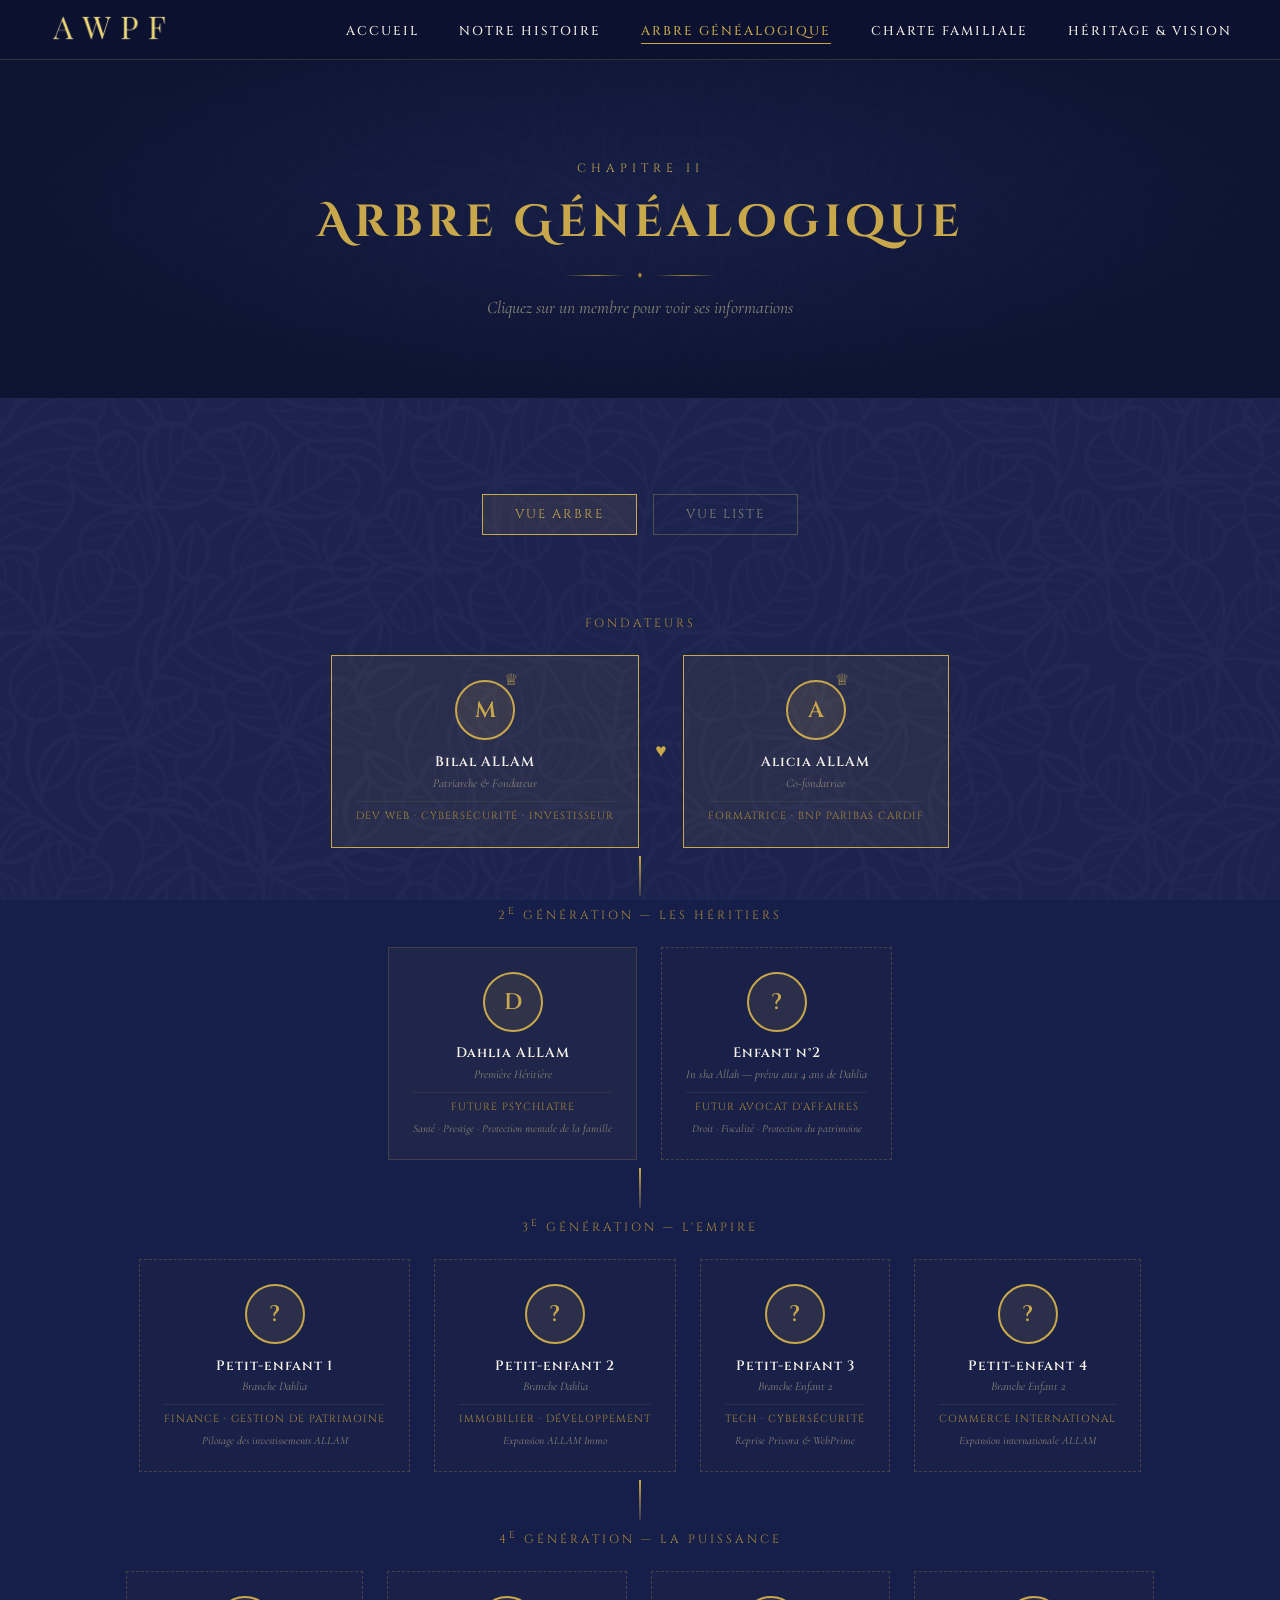
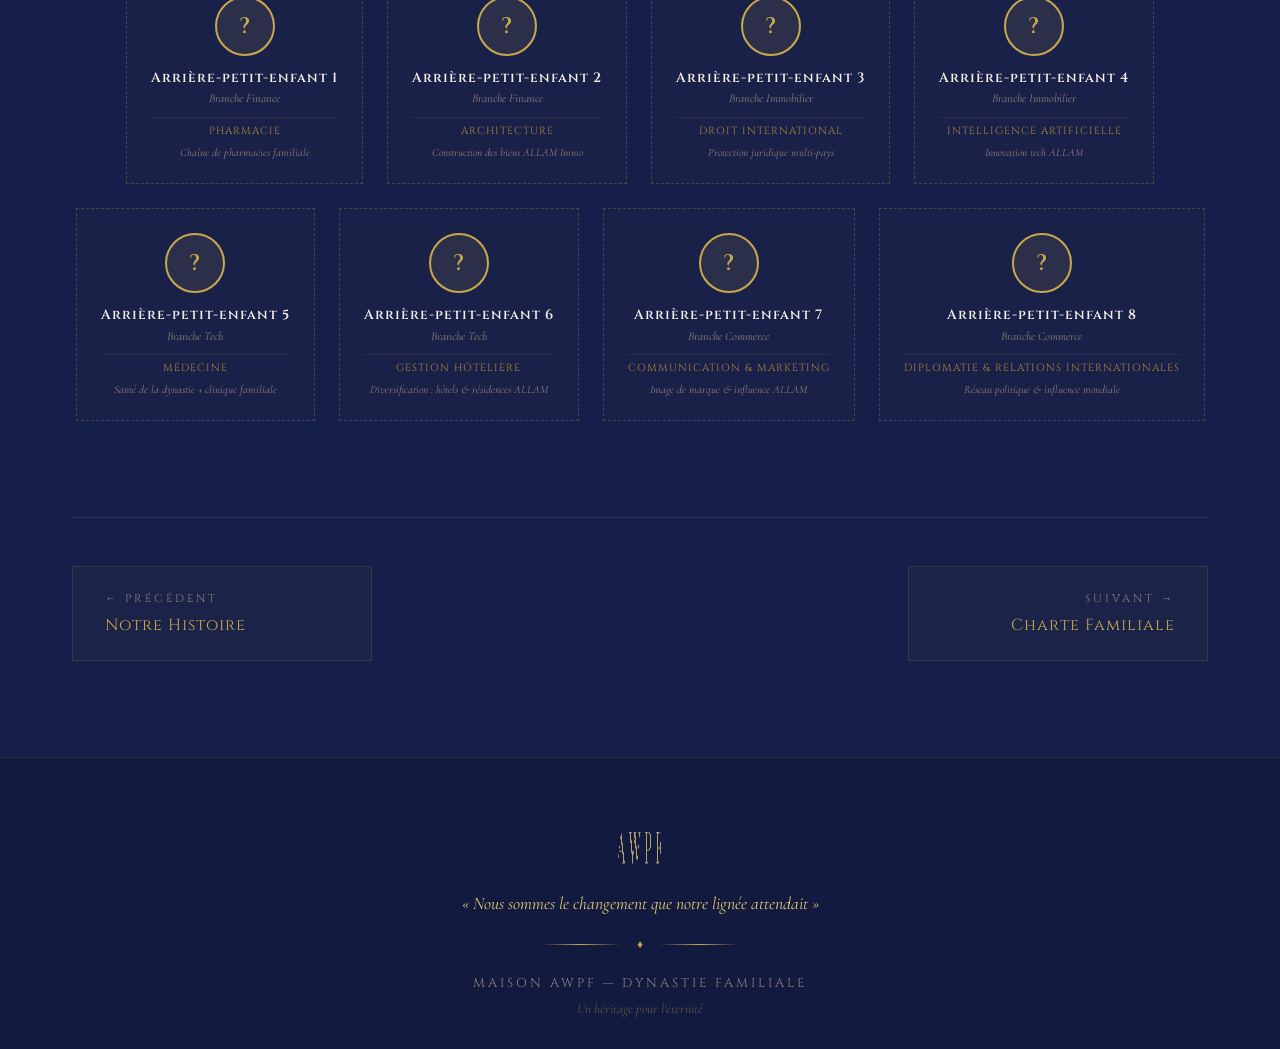
==== arbre.html @ 6610fe88 "add site files" ====
<!DOCTYPE html>
<html lang="fr">
<head>
    <meta charset="UTF-8">
    <meta name="robots" content="nofollow">
    <meta name="viewport" content="width=device-width, initial-scale=1.0">
    <title>Arbre Généalogique — Maison ALLAM</title>
    <link rel="icon" type="image/png" href="logo.png">
    <link href="https://fonts.googleapis.com/css2?family=Cormorant+Garamond:ital,wght@0,300;0,400;0,500;0,600;0,700;1,400;1,500&family=Cinzel:wght@400;500;600;700&family=Cinzel+Decorative:wght@400;700&display=swap" rel="stylesheet">
    <link rel="stylesheet" href="style.css">
</head>
<body>

    <!-- Navigation -->
    <nav class="nav scrolled" id="nav">
        <div class="nav-logo">
            <a href="index.html"><img src="logo.png" alt="AWPF"></a>
        </div>
        <button class="nav-toggle" id="navToggle" aria-label="Menu">
            <span></span><span></span><span></span>
        </button>
        <ul class="nav-links" id="navLinks">
            <li><a href="index.html">Accueil</a></li>
            <li><a href="histoire.html">Notre Histoire</a></li>
            <li><a href="arbre.html" class="active">Arbre Généalogique</a></li>
            <li><a href="charte.html">Charte Familiale</a></li>
            <li><a href="heritage.html">Héritage & Vision</a></li>
        </ul>
    </nav>

    <!-- Page Header -->
    <section class="page-hero">
        <div class="page-hero-overlay"></div>
        <div class="page-hero-content">
            <span class="section-label">Chapitre II</span>
            <h1 class="section-title">Arbre Généalogique</h1>
            <div class="title-ornament">
                <span class="ornament-line"></span>
                <span class="ornament-symbol">&#9830;</span>
                <span class="ornament-line"></span>
            </div>
            <p class="section-subtitle">Cliquez sur un membre pour voir ses informations</p>
        </div>
    </section>

    <!-- Contenu Arbre -->
    <section class="section section-arbre">
        <div class="container">
            <div class="tree-controls">
                <button class="tree-btn active" data-view="tree">Vue Arbre</button>
                <button class="tree-btn" data-view="list">Vue Liste</button>
            </div>
            <div class="tree-container" id="treeContainer">
                <div class="tree" id="familyTree">
                    <!-- Génération 1 — Fondateurs -->
                    <div class="tree-generation" data-gen="1">
                        <div class="gen-label">Fondateurs</div>
                        <div class="tree-row">
                            <div class="tree-couple">
                                <div class="tree-member founder" data-id="1">
                                    <div class="member-avatar">
                                        <span class="avatar-initials">M</span>
                                        <span class="member-crown">&#9813;</span>
                                    </div>
                                    <div class="member-info">
                                        <span class="member-name">Bilal ALLAM</span>
                                        <span class="member-role">Patriarche & Fondateur</span>
                                        <span class="member-metier">Dev Web · Cybersécurité · Investisseur</span>
                                    </div>
                                </div>
                                <div class="couple-link">&#9829;</div>
                                <div class="tree-member founder" data-id="2">
                                    <div class="member-avatar">
                                        <span class="avatar-initials">A</span>
                                        <span class="member-crown">&#9813;</span>
                                    </div>
                                    <div class="member-info">
                                        <span class="member-name">Alicia ALLAM</span>
                                        <span class="member-role">Co-fondatrice</span>
                                        <span class="member-metier">Formatrice · BNP Paribas Cardif</span>
                                    </div>
                                </div>
                            </div>
                        </div>
                    </div>
                    <!-- Ligne de connexion -->
                    <div class="tree-connector">
                        <div class="connector-line"></div>
                    </div>
                    <!-- Génération 2 — Les Héritiers -->
                    <div class="tree-generation" data-gen="2">
                        <div class="gen-label">2<sup>e</sup> Génération — Les Héritiers</div>
                        <div class="tree-row">
                            <div class="tree-member" data-id="3">
                                <div class="member-avatar">
                                    <span class="avatar-initials">D</span>
                                </div>
                                <div class="member-info">
                                    <span class="member-name">Dahlia ALLAM</span>
                                    <span class="member-role">Première Héritière</span>
                                    <span class="member-metier">Future Psychiatre</span>
                                    <span class="member-mission">Santé · Prestige · Protection mentale de la famille</span>
                                </div>
                            </div>
                            <div class="tree-member future-member" data-id="4">
                                <div class="member-avatar">
                                    <span class="avatar-initials">?</span>
                                </div>
                                <div class="member-info">
                                    <span class="member-name">Enfant n°2</span>
                                    <span class="member-role">In sha Allah — prévu aux 4 ans de Dahlia</span>
                                    <span class="member-metier">Futur Avocat d'Affaires</span>
                                    <span class="member-mission">Droit · Fiscalité · Protection du patrimoine</span>
                                </div>
                            </div>
                        </div>
                    </div>
                    <!-- Ligne de connexion -->
                    <div class="tree-connector">
                        <div class="connector-line"></div>
                    </div>
                    <!-- Génération 3 — L'Empire -->
                    <div class="tree-generation" data-gen="3">
                        <div class="gen-label">3<sup>e</sup> Génération — L'Empire</div>
                        <div class="tree-row">
                            <div class="tree-member future-member" data-id="5">
                                <div class="member-avatar">
                                    <span class="avatar-initials">?</span>
                                </div>
                                <div class="member-info">
                                    <span class="member-name">Petit-enfant 1</span>
                                    <span class="member-role">Branche Dahlia</span>
                                    <span class="member-metier">Finance · Gestion de patrimoine</span>
                                    <span class="member-mission">Pilotage des investissements ALLAM</span>
                                </div>
                            </div>
                            <div class="tree-member future-member" data-id="6">
                                <div class="member-avatar">
                                    <span class="avatar-initials">?</span>
                                </div>
                                <div class="member-info">
                                    <span class="member-name">Petit-enfant 2</span>
                                    <span class="member-role">Branche Dahlia</span>
                                    <span class="member-metier">Immobilier · Développement</span>
                                    <span class="member-mission">Expansion ALLAM Immo</span>
                                </div>
                            </div>
                            <div class="tree-member future-member" data-id="7">
                                <div class="member-avatar">
                                    <span class="avatar-initials">?</span>
                                </div>
                                <div class="member-info">
                                    <span class="member-name">Petit-enfant 3</span>
                                    <span class="member-role">Branche Enfant 2</span>
                                    <span class="member-metier">Tech · Cybersécurité</span>
                                    <span class="member-mission">Reprise Privora & WebPrime</span>
                                </div>
                            </div>
                            <div class="tree-member future-member" data-id="8">
                                <div class="member-avatar">
                                    <span class="avatar-initials">?</span>
                                </div>
                                <div class="member-info">
                                    <span class="member-name">Petit-enfant 4</span>
                                    <span class="member-role">Branche Enfant 2</span>
                                    <span class="member-metier">Commerce international</span>
                                    <span class="member-mission">Expansion internationale ALLAM</span>
                                </div>
                            </div>
                        </div>
                    </div>
                    <!-- Ligne de connexion -->
                    <div class="tree-connector">
                        <div class="connector-line"></div>
                    </div>
                    <!-- Génération 4 — La Puissance -->
                    <div class="tree-generation" data-gen="4">
                        <div class="gen-label">4<sup>e</sup> Génération — La Puissance</div>
                        <div class="tree-row">
                            <div class="tree-member future-member" data-id="9">
                                <div class="member-avatar">
                                    <span class="avatar-initials">?</span>
                                </div>
                                <div class="member-info">
                                    <span class="member-name">Arrière-petit-enfant 1</span>
                                    <span class="member-role">Branche Finance</span>
                                    <span class="member-metier">Pharmacie</span>
                                    <span class="member-mission">Chaîne de pharmacies familiale</span>
                                </div>
                            </div>
                            <div class="tree-member future-member" data-id="10">
                                <div class="member-avatar">
                                    <span class="avatar-initials">?</span>
                                </div>
                                <div class="member-info">
                                    <span class="member-name">Arrière-petit-enfant 2</span>
                                    <span class="member-role">Branche Finance</span>
                                    <span class="member-metier">Architecture</span>
                                    <span class="member-mission">Construction des biens ALLAM Immo</span>
                                </div>
                            </div>
                            <div class="tree-member future-member" data-id="11">
                                <div class="member-avatar">
                                    <span class="avatar-initials">?</span>
                                </div>
                                <div class="member-info">
                                    <span class="member-name">Arrière-petit-enfant 3</span>
                                    <span class="member-role">Branche Immobilier</span>
                                    <span class="member-metier">Droit international</span>
                                    <span class="member-mission">Protection juridique multi-pays</span>
                                </div>
                            </div>
                            <div class="tree-member future-member" data-id="12">
                                <div class="member-avatar">
                                    <span class="avatar-initials">?</span>
                                </div>
                                <div class="member-info">
                                    <span class="member-name">Arrière-petit-enfant 4</span>
                                    <span class="member-role">Branche Immobilier</span>
                                    <span class="member-metier">Intelligence Artificielle</span>
                                    <span class="member-mission">Innovation tech ALLAM</span>
                                </div>
                            </div>
                            <div class="tree-member future-member" data-id="13">
                                <div class="member-avatar">
                                    <span class="avatar-initials">?</span>
                                </div>
                                <div class="member-info">
                                    <span class="member-name">Arrière-petit-enfant 5</span>
                                    <span class="member-role">Branche Tech</span>
                                    <span class="member-metier">Médecine</span>
                                    <span class="member-mission">Santé de la dynastie + clinique familiale</span>
                                </div>
                            </div>
                            <div class="tree-member future-member" data-id="14">
                                <div class="member-avatar">
                                    <span class="avatar-initials">?</span>
                                </div>
                                <div class="member-info">
                                    <span class="member-name">Arrière-petit-enfant 6</span>
                                    <span class="member-role">Branche Tech</span>
                                    <span class="member-metier">Gestion hôtelière</span>
                                    <span class="member-mission">Diversification : hôtels & résidences ALLAM</span>
                                </div>
                            </div>
                            <div class="tree-member future-member" data-id="15">
                                <div class="member-avatar">
                                    <span class="avatar-initials">?</span>
                                </div>
                                <div class="member-info">
                                    <span class="member-name">Arrière-petit-enfant 7</span>
                                    <span class="member-role">Branche Commerce</span>
                                    <span class="member-metier">Communication & Marketing</span>
                                    <span class="member-mission">Image de marque & influence ALLAM</span>
                                </div>
                            </div>
                            <div class="tree-member future-member" data-id="16">
                                <div class="member-avatar">
                                    <span class="avatar-initials">?</span>
                                </div>
                                <div class="member-info">
                                    <span class="member-name">Arrière-petit-enfant 8</span>
                                    <span class="member-role">Branche Commerce</span>
                                    <span class="member-metier">Diplomatie & Relations internationales</span>
                                    <span class="member-mission">Réseau politique & influence mondiale</span>
                                </div>
                            </div>
                        </div>
                    </div>
                </div>
            </div>

            <!-- Member Detail Modal -->
            <div class="member-modal" id="memberModal">
                <div class="modal-content">
                    <button class="modal-close" id="modalClose">&times;</button>
                    <div class="modal-avatar">
                        <span class="modal-initials" id="modalInitials">P</span>
                    </div>
                    <h3 class="modal-name" id="modalName">Nom du Membre</h3>
                    <span class="modal-role" id="modalRole">Rôle</span>
                    <div class="modal-details">
                        <p class="modal-quote">&laquo; Chaque membre est un pilier de notre dynastie &raquo;</p>
                    </div>
                </div>
            </div>

            <!-- Navigation vers page suivante -->
            <div class="page-nav">
                <a href="histoire.html" class="page-nav-link prev">
                    <span class="page-nav-label">&larr; Précédent</span>
                    <span class="page-nav-title">Notre Histoire</span>
                </a>
                <a href="charte.html" class="page-nav-link next">
                    <span class="page-nav-label">Suivant &rarr;</span>
                    <span class="page-nav-title">Charte Familiale</span>
                </a>
            </div>
        </div>
    </section>

    <!-- Footer -->
    <footer class="footer">
        <div class="container">
            <div class="footer-emblem">
                <img src="logo.png" alt="AWPF">
            </div>
            <p class="footer-motto">&laquo; Nous sommes le changement que notre lignée attendait &raquo;</p>
            <div class="footer-divider">
                <span class="divider-line"></span>
                <span class="divider-diamond">&#9830;</span>
                <span class="divider-line"></span>
            </div>
            <p class="footer-copy">Maison AWPF &mdash; Dynastie Familiale</p>
            <p class="footer-legacy">Un héritage pour l'éternité</p>
        </div>
    </footer>

    <script src="script.js"></script>
</body>
</html>
---- style.css ----
/* ===================================
   AWPF DYNASTY — STYLE PRINCIPAL
   Couleurs : Bleu Marine & Or
   =================================== */

:root {
    --navy: #1a2351;
    --navy-dark: #111a3e;
    --navy-deeper: #0c1230;
    --gold: #c9a84c;
    --gold-light: #e2c872;
    --gold-dark: #a8873a;
    --cream: #f5f0e8;
    --white: #ffffff;
    --text-light: #d4d0c8;
    --text-muted: #8a8577;
}

* {
    margin: 0;
    padding: 0;
    box-sizing: border-box;
}

html {
    scroll-behavior: smooth;
}

body {
    font-family: 'Cormorant Garamond', Georgia, serif;
    background-color: var(--navy);
    background-image: url('fond.png');
    background-repeat: repeat;
    background-size: cover;
    background-attachment: fixed;
    color: var(--cream);
    overflow-x: hidden;
}

.container {
    max-width: 1200px;
    margin: 0 auto;
    padding: 0 2rem;
}

/* ===================================
   NAVIGATION
   =================================== */

.nav {
    position: fixed;
    top: 0;
    left: 0;
    right: 0;
    z-index: 1000;
    display: flex;
    align-items: center;
    justify-content: space-between;
    padding: 1rem 3rem;
    background: rgba(17, 26, 62, 0.9);
    backdrop-filter: blur(15px);
    border-bottom: 1px solid rgba(201, 168, 76, 0.2);
    transition: all 0.4s ease;
}

.nav.scrolled {
    padding: 0.6rem 3rem;
    background: rgba(12, 18, 48, 0.97);
}

.nav-logo img {
    height: 45px;
    transition: height 0.4s ease;
}

.nav.scrolled .nav-logo img {
    height: 35px;
}

.nav-toggle {
    display: none;
    flex-direction: column;
    gap: 5px;
    background: none;
    border: none;
    cursor: pointer;
    padding: 5px;
}

.nav-toggle span {
    display: block;
    width: 25px;
    height: 2px;
    background: var(--gold);
    transition: all 0.3s ease;
}

.nav-links {
    display: flex;
    list-style: none;
    gap: 2.5rem;
}

.nav-links a {
    text-decoration: none;
    color: var(--cream);
    font-family: 'Cinzel', serif;
    font-size: 0.8rem;
    font-weight: 500;
    letter-spacing: 2px;
    text-transform: uppercase;
    position: relative;
    padding-bottom: 4px;
    transition: color 0.3s ease;
}

.nav-links a::after {
    content: '';
    position: absolute;
    bottom: 0;
    left: 0;
    width: 0;
    height: 1px;
    background: var(--gold);
    transition: width 0.3s ease;
}

.nav-links a:hover {
    color: var(--gold);
}

.nav-links a:hover::after {
    width: 100%;
}

/* ===================================
   HERO SECTION
   =================================== */

.hero {
    position: relative;
    min-height: 100vh;
    display: flex;
    align-items: center;
    justify-content: center;
    text-align: center;
    background-image: url('fond.png');
    background-size: cover;
    background-position: center;
    background-attachment: fixed;
}

.hero-overlay {
    position: absolute;
    inset: 0;
    background: radial-gradient(ellipse at center, rgba(17, 26, 62, 0.6) 0%, rgba(12, 18, 48, 0.9) 70%);
}

.hero-content {
    position: relative;
    z-index: 2;
    padding: 2rem;
    animation: fadeInUp 1.5s ease;
}

.hero-emblem {
    margin-bottom: 2rem;
}

.emblem-border {
    display: inline-block;
    padding: 8px;
    border: 2px solid var(--gold);
    border-radius: 50%;
    position: relative;
}

.emblem-border::before {
    content: '';
    position: absolute;
    inset: -8px;
    border: 1px solid rgba(201, 168, 76, 0.3);
    border-radius: 50%;
}

.emblem-border img {
    width: 120px;
    height: 120px;
    border-radius: 50%;
    object-fit: cover;
}

.hero-title {
    margin-bottom: 1.5rem;
}

.hero-title-line {
    display: block;
    font-family: 'Cormorant Garamond', serif;
    font-size: 1.2rem;
    font-weight: 300;
    letter-spacing: 8px;
    text-transform: uppercase;
    color: var(--gold-light);
    margin-bottom: 0.5rem;
}

.hero-title-main {
    display: block;
    font-family: 'Cinzel Decorative', serif;
    font-size: 4.5rem;
    font-weight: 700;
    color: var(--gold);
    letter-spacing: 20px;
    text-shadow: 0 0 40px rgba(201, 168, 76, 0.3);
}

.hero-divider, .footer-divider {
    display: flex;
    align-items: center;
    justify-content: center;
    gap: 1rem;
    margin: 1.5rem 0;
}

.divider-line {
    width: 80px;
    height: 1px;
    background: linear-gradient(90deg, transparent, var(--gold), transparent);
}

.divider-diamond {
    color: var(--gold);
    font-size: 0.7rem;
}

.hero-subtitle {
    font-family: 'Cinzel', serif;
    font-size: 1rem;
    letter-spacing: 4px;
    text-transform: uppercase;
    color: var(--text-light);
    margin-bottom: 1rem;
}

.hero-motto {
    font-family: 'Cormorant Garamond', serif;
    font-size: 1.4rem;
    font-style: italic;
    color: var(--gold-light);
    margin-bottom: 2.5rem;
}

.hero-btn {
    display: inline-block;
    padding: 1rem 3rem;
    border: 1px solid var(--gold);
    color: var(--gold);
    text-decoration: none;
    font-family: 'Cinzel', serif;
    font-size: 0.85rem;
    letter-spacing: 3px;
    text-transform: uppercase;
    transition: all 0.4s ease;
    position: relative;
    overflow: hidden;
}

.hero-btn::before {
    content: '';
    position: absolute;
    inset: 0;
    background: var(--gold);
    transform: translateY(100%);
    transition: transform 0.4s ease;
    z-index: -1;
}

.hero-btn:hover {
    color: var(--navy-dark);
}

.hero-btn:hover::before {
    transform: translateY(0);
}

.hero-scroll {
    position: absolute;
    bottom: 2rem;
    left: 50%;
    transform: translateX(-50%);
    z-index: 2;
}

.scroll-indicator {
    width: 24px;
    height: 40px;
    border: 2px solid rgba(201, 168, 76, 0.5);
    border-radius: 12px;
    position: relative;
}

.scroll-indicator::before {
    content: '';
    position: absolute;
    top: 6px;
    left: 50%;
    transform: translateX(-50%);
    width: 4px;
    height: 8px;
    background: var(--gold);
    border-radius: 2px;
    animation: scrollDown 2s infinite;
}

@keyframes scrollDown {
    0% { opacity: 1; transform: translateX(-50%) translateY(0); }
    100% { opacity: 0; transform: translateX(-50%) translateY(16px); }
}

@keyframes fadeInUp {
    from { opacity: 0; transform: translateY(40px); }
    to { opacity: 1; transform: translateY(0); }
}

/* ===================================
   SECTIONS COMMUNES
   =================================== */

.section {
    padding: 6rem 0;
    position: relative;
}

.section::before {
    content: '';
    position: absolute;
    inset: 0;
    background: rgba(17, 26, 62, 0.4);
    pointer-events: none;
}

.section > .container {
    position: relative;
    z-index: 1;
}

.section-header {
    text-align: center;
    margin-bottom: 4rem;
}

.section-label {
    font-family: 'Cinzel', serif;
    font-size: 0.75rem;
    letter-spacing: 5px;
    text-transform: uppercase;
    color: var(--gold);
    display: block;
    margin-bottom: 1rem;
}

.section-title {
    font-family: 'Cinzel Decorative', serif;
    font-size: 2.8rem;
    color: var(--gold);
    letter-spacing: 5px;
    margin-bottom: 1rem;
}

.section-subtitle {
    font-size: 1.1rem;
    color: var(--text-muted);
    font-style: italic;
    margin-top: 1rem;
}

.title-ornament {
    display: flex;
    align-items: center;
    justify-content: center;
    gap: 0.8rem;
}

.ornament-line {
    width: 60px;
    height: 1px;
    background: linear-gradient(90deg, transparent, var(--gold-dark), transparent);
}

.ornament-symbol {
    color: var(--gold-dark);
    font-size: 0.6rem;
}

/* ===================================
   SECTION HISTOIRE
   =================================== */

.histoire-content {
    display: grid;
    grid-template-columns: 1fr 1fr;
    gap: 4rem;
    align-items: center;
}

.histoire-text {
    font-size: 1.15rem;
    line-height: 1.9;
    color: var(--text-light);
}

.histoire-text p {
    margin-bottom: 1.5rem;
}

.histoire-intro {
    font-size: 1.3rem;
    color: var(--cream);
}

.histoire-stats {
    display: flex;
    flex-direction: column;
    gap: 1.5rem;
}

.stat-card {
    background: rgba(201, 168, 76, 0.05);
    border: 1px solid rgba(201, 168, 76, 0.15);
    padding: 1.5rem 2rem;
    display: flex;
    align-items: center;
    gap: 1.5rem;
    transition: all 0.3s ease;
}

.stat-card:hover {
    background: rgba(201, 168, 76, 0.1);
    border-color: rgba(201, 168, 76, 0.3);
    transform: translateX(5px);
}

.stat-icon {
    font-size: 2rem;
    color: var(--gold);
}

.stat-number {
    font-family: 'Cinzel Decorative', serif;
    font-size: 2rem;
    color: var(--gold);
    min-width: 50px;
}

.stat-label {
    font-family: 'Cinzel', serif;
    font-size: 0.85rem;
    letter-spacing: 2px;
    text-transform: uppercase;
    color: var(--text-muted);
}

/* ===================================
   ARBRE GENEALOGIQUE
   =================================== */

.tree-controls {
    display: flex;
    justify-content: center;
    gap: 1rem;
    margin-bottom: 3rem;
}

.tree-btn {
    padding: 0.7rem 2rem;
    background: transparent;
    border: 1px solid rgba(201, 168, 76, 0.3);
    color: var(--text-muted);
    font-family: 'Cinzel', serif;
    font-size: 0.8rem;
    letter-spacing: 2px;
    text-transform: uppercase;
    cursor: pointer;
    transition: all 0.3s ease;
}

.tree-btn.active,
.tree-btn:hover {
    background: rgba(201, 168, 76, 0.1);
    border-color: var(--gold);
    color: var(--gold);
}

.tree-container {
    overflow-x: visible;
    padding: 2rem 0;
    width: 100%;
}

.tree {
    display: flex;
    flex-direction: column;
    align-items: center;
    min-width: 0;
}

.tree-generation {
    width: 100%;
    text-align: center;
}

.gen-label {
    font-family: 'Cinzel', serif;
    font-size: 0.75rem;
    letter-spacing: 3px;
    text-transform: uppercase;
    color: var(--gold-dark);
    margin-bottom: 1.5rem;
}

.tree-row {
    display: flex;
    justify-content: center;
    gap: 1.5rem;
    flex-wrap: wrap;
}

.tree-couple {
    display: flex;
    align-items: center;
    gap: 1rem;
}

.couple-link {
    color: var(--gold);
    font-size: 1.2rem;
    animation: pulse 2s infinite;
}

@keyframes pulse {
    0%, 100% { opacity: 1; }
    50% { opacity: 0.5; }
}

.tree-member {
    background: rgba(201, 168, 76, 0.05);
    border: 1px solid rgba(201, 168, 76, 0.2);
    padding: 1.5rem;
    min-width: 140px;
    cursor: pointer;
    transition: all 0.4s ease;
    position: relative;
}

.tree-member:hover {
    background: rgba(201, 168, 76, 0.12);
    border-color: var(--gold);
    transform: translateY(-5px);
    box-shadow: 0 10px 30px rgba(201, 168, 76, 0.1);
}

.tree-member.founder {
    border-color: var(--gold);
    background: rgba(201, 168, 76, 0.08);
}

.member-avatar {
    width: 60px;
    height: 60px;
    border-radius: 50%;
    border: 2px solid var(--gold);
    display: flex;
    align-items: center;
    justify-content: center;
    margin: 0 auto 0.8rem;
    position: relative;
    background: rgba(201, 168, 76, 0.1);
}

.avatar-initials {
    font-family: 'Cinzel', serif;
    font-size: 1.4rem;
    color: var(--gold);
    font-weight: 600;
}

.member-crown {
    position: absolute;
    top: -12px;
    right: -5px;
    font-size: 1rem;
    color: var(--gold);
}

.member-info {
    display: flex;
    flex-direction: column;
    gap: 0.3rem;
}

.member-name {
    font-family: 'Cinzel', serif;
    font-size: 0.85rem;
    color: var(--cream);
    font-weight: 600;
    letter-spacing: 1px;
}

.member-role {
    font-size: 0.75rem;
    color: var(--text-muted);
    font-style: italic;
}

.member-metier {
    display: block;
    font-family: 'Cinzel', serif;
    font-size: 0.65rem;
    letter-spacing: 1px;
    text-transform: uppercase;
    color: var(--gold-dark);
    margin-top: 0.4rem;
    padding-top: 0.4rem;
    border-top: 1px solid rgba(201, 168, 76, 0.1);
}

.member-mission {
    display: block;
    font-size: 0.7rem;
    color: var(--text-muted);
    font-style: italic;
    margin-top: 0.2rem;
}

.tree-member.future-member {
    border-style: dashed;
    border-color: rgba(201, 168, 76, 0.25);
    background: rgba(201, 168, 76, 0.02);
}

.tree-member.future-member:hover {
    border-color: var(--gold);
    background: rgba(201, 168, 76, 0.08);
}

.tree-member.add-member {
    border-style: dashed;
    opacity: 0.5;
}

.tree-member.add-member:hover {
    opacity: 1;
}

.tree-connector {
    display: flex;
    justify-content: center;
    padding: 0.5rem 0;
}

.connector-line {
    width: 2px;
    height: 40px;
    background: linear-gradient(to bottom, var(--gold), rgba(201, 168, 76, 0.2));
}

/* Member Modal */
.member-modal {
    display: none;
    position: fixed;
    inset: 0;
    background: rgba(12, 18, 48, 0.9);
    z-index: 2000;
    align-items: center;
    justify-content: center;
    backdrop-filter: blur(10px);
}

.member-modal.active {
    display: flex;
}

.modal-content {
    background: var(--navy-dark);
    border: 1px solid rgba(201, 168, 76, 0.3);
    padding: 3rem;
    max-width: 450px;
    width: 90%;
    text-align: center;
    position: relative;
    animation: modalIn 0.4s ease;
}

@keyframes modalIn {
    from { opacity: 0; transform: scale(0.9); }
    to { opacity: 1; transform: scale(1); }
}

.modal-close {
    position: absolute;
    top: 1rem;
    right: 1.5rem;
    background: none;
    border: none;
    color: var(--gold);
    font-size: 1.8rem;
    cursor: pointer;
    transition: transform 0.3s ease;
}

.modal-close:hover {
    transform: rotate(90deg);
}

.modal-avatar {
    width: 80px;
    height: 80px;
    border-radius: 50%;
    border: 2px solid var(--gold);
    display: flex;
    align-items: center;
    justify-content: center;
    margin: 0 auto 1.5rem;
    background: rgba(201, 168, 76, 0.1);
}

.modal-initials {
    font-family: 'Cinzel', serif;
    font-size: 2rem;
    color: var(--gold);
}

.modal-name {
    font-family: 'Cinzel Decorative', serif;
    font-size: 1.5rem;
    color: var(--gold);
    margin-bottom: 0.5rem;
}

.modal-role {
    font-family: 'Cinzel', serif;
    font-size: 0.8rem;
    letter-spacing: 3px;
    text-transform: uppercase;
    color: var(--text-muted);
}

.modal-details {
    margin-top: 2rem;
    padding-top: 2rem;
    border-top: 1px solid rgba(201, 168, 76, 0.15);
}

.modal-quote {
    font-style: italic;
    color: var(--text-light);
    font-size: 1.1rem;
    line-height: 1.6;
}

/* ===================================
   CHARTE FAMILIALE
   =================================== */

.charte-preamble {
    max-width: 800px;
    margin: 0 auto 4rem;
}

.preamble-border {
    border: 1px solid rgba(201, 168, 76, 0.3);
    padding: 2.5rem;
    position: relative;
    background: rgba(201, 168, 76, 0.03);
}

.preamble-border::before,
.preamble-border::after {
    content: '';
    position: absolute;
    width: 20px;
    height: 20px;
    border-color: var(--gold);
}

.preamble-border::before {
    top: -1px;
    left: -1px;
    border-top: 2px solid;
    border-left: 2px solid;
}

.preamble-border::after {
    bottom: -1px;
    right: -1px;
    border-bottom: 2px solid;
    border-right: 2px solid;
}

.preamble-text {
    font-size: 1.2rem;
    line-height: 1.9;
    text-align: center;
    color: var(--text-light);
    font-style: italic;
}

.charte-grid {
    display: grid;
    grid-template-columns: repeat(2, 1fr);
    gap: 2rem;
    margin-bottom: 4rem;
}

.charte-article {
    background: rgba(201, 168, 76, 0.03);
    border: 1px solid rgba(201, 168, 76, 0.12);
    padding: 2.5rem;
    transition: all 0.4s ease;
    position: relative;
    overflow: hidden;
}

.charte-article::before {
    content: '';
    position: absolute;
    top: 0;
    left: 0;
    width: 3px;
    height: 0;
    background: var(--gold);
    transition: height 0.4s ease;
}

.charte-article:hover {
    border-color: rgba(201, 168, 76, 0.3);
    background: rgba(201, 168, 76, 0.06);
}

.charte-article:hover::before {
    height: 100%;
}

.article-number {
    font-family: 'Cinzel Decorative', serif;
    font-size: 2.5rem;
    color: rgba(201, 168, 76, 0.2);
    margin-bottom: 0.5rem;
    line-height: 1;
}

.article-title {
    font-family: 'Cinzel', serif;
    font-size: 1.2rem;
    color: var(--gold);
    letter-spacing: 2px;
    margin-bottom: 0.8rem;
}

.article-divider {
    width: 40px;
    height: 1px;
    background: var(--gold-dark);
    margin-bottom: 1.2rem;
}

.article-text {
    font-size: 1rem;
    line-height: 1.7;
    color: var(--text-light);
    margin-bottom: 1.2rem;
}

.article-rules {
    list-style: none;
    padding: 0;
}

.article-rules li {
    padding: 0.4rem 0 0.4rem 1.5rem;
    position: relative;
    font-size: 0.95rem;
    color: var(--text-muted);
    line-height: 1.5;
}

.article-rules li::before {
    content: '\25C6';
    position: absolute;
    left: 0;
    color: var(--gold-dark);
    font-size: 0.5rem;
    top: 0.7rem;
}

/* --- Charte Titres --- */

.charte-titre {
    margin-bottom: 4rem;
    padding-bottom: 3rem;
    border-bottom: 1px solid rgba(201, 168, 76, 0.1);
}

.titre-header {
    display: flex;
    align-items: center;
    gap: 1.5rem;
    margin-bottom: 2.5rem;
    padding-bottom: 1.5rem;
    border-bottom: 2px solid rgba(201, 168, 76, 0.2);
}

.titre-number {
    font-family: 'Cinzel Decorative', serif;
    font-size: 3rem;
    color: rgba(201, 168, 76, 0.25);
    line-height: 1;
    min-width: 60px;
}

.titre-name {
    font-family: 'Cinzel', serif;
    font-size: 1.6rem;
    color: var(--gold);
    letter-spacing: 2px;
}

/* --- Charte Sommaire --- */

.charte-sommaire {
    background: rgba(201, 168, 76, 0.03);
    border: 1px solid rgba(201, 168, 76, 0.15);
    padding: 2.5rem;
    max-width: 800px;
    margin: 0 auto;
}

.sommaire-title {
    font-family: 'Cinzel', serif;
    font-size: 1.2rem;
    color: var(--gold);
    letter-spacing: 3px;
    text-transform: uppercase;
    text-align: center;
    margin-bottom: 2rem;
}

.sommaire-grid {
    display: flex;
    flex-direction: column;
    gap: 0.5rem;
}

.sommaire-item {
    display: flex;
    align-items: center;
    gap: 1.2rem;
    padding: 0.8rem 1rem;
    text-decoration: none;
    transition: all 0.3s ease;
    border-left: 2px solid transparent;
}

.sommaire-item:hover {
    background: rgba(201, 168, 76, 0.06);
    border-left-color: var(--gold);
    padding-left: 1.5rem;
}

.sommaire-num {
    font-family: 'Cinzel', serif;
    font-size: 1rem;
    color: var(--gold-dark);
    min-width: 30px;
}

.sommaire-text {
    font-family: 'Cormorant Garamond', serif;
    font-size: 1.05rem;
    color: var(--text-light);
}

.sommaire-item:hover .sommaire-text {
    color: var(--gold-light);
}

/* --- Valeurs Grid --- */

.valeurs-grid {
    display: grid;
    grid-template-columns: repeat(3, 1fr);
    gap: 1.5rem;
    margin-top: 1.5rem;
}

.valeur-item {
    background: rgba(201, 168, 76, 0.03);
    border: 1px solid rgba(201, 168, 76, 0.1);
    padding: 1.5rem;
    text-align: center;
    transition: all 0.3s ease;
}

.valeur-item:hover {
    border-color: rgba(201, 168, 76, 0.3);
    background: rgba(201, 168, 76, 0.06);
}

.valeur-icon {
    font-size: 1.8rem;
    color: var(--gold);
    display: block;
    margin-bottom: 0.8rem;
}

.valeur-item h4 {
    font-family: 'Cinzel', serif;
    font-size: 0.95rem;
    color: var(--gold-light);
    letter-spacing: 1px;
    margin-bottom: 0.5rem;
}

.valeur-item p {
    font-size: 0.9rem;
    line-height: 1.5;
    color: var(--text-muted);
}

/* --- Conflit Étapes --- */

.conflit-etapes {
    margin-top: 1.5rem;
}

.conflit-etape {
    display: flex;
    gap: 1.5rem;
    padding: 1.5rem 0;
    border-bottom: 1px solid rgba(201, 168, 76, 0.08);
}

.conflit-etape:last-child {
    border-bottom: none;
}

.etape-number {
    width: 40px;
    height: 40px;
    min-width: 40px;
    border-radius: 50%;
    border: 2px solid var(--gold);
    display: flex;
    align-items: center;
    justify-content: center;
    font-family: 'Cinzel', serif;
    font-size: 1rem;
    color: var(--gold);
    background: rgba(201, 168, 76, 0.05);
}

.etape-content h4 {
    font-family: 'Cinzel', serif;
    font-size: 1rem;
    color: var(--gold-light);
    letter-spacing: 1px;
    margin-bottom: 0.4rem;
}

.etape-content p {
    font-size: 0.95rem;
    line-height: 1.6;
    color: var(--text-light);
}

/* --- Signatures Block --- */

.charte-signature-block {
    text-align: center;
    padding: 2rem 0;
}

.signature-intro {
    max-width: 700px;
    margin: 0 auto 2.5rem;
}

.signature-intro p {
    font-size: 1.1rem;
    line-height: 1.8;
    color: var(--text-light);
    font-style: italic;
}

.signature-seal-large {
    margin-bottom: 2rem;
}

.signature-seal-large img {
    width: 90px;
    height: 90px;
    border-radius: 50%;
    border: 2px solid var(--gold);
    padding: 5px;
    opacity: 0.8;
}

.signature-date {
    font-family: 'Cinzel', serif;
    font-size: 1rem;
    color: var(--text-light);
    letter-spacing: 1px;
    margin-bottom: 0.5rem;
}

.signature-version {
    font-size: 0.85rem;
    color: var(--text-muted);
    font-style: italic;
    margin-bottom: 3rem;
}

.signatures-list {
    max-width: 600px;
    margin: 0 auto;
    text-align: left;
}

.signature-line {
    padding: 1.5rem 0;
    border-bottom: 1px solid rgba(201, 168, 76, 0.1);
}

.signature-space {
    height: 50px;
}

.signature-name {
    display: block;
    font-size: 0.95rem;
    color: var(--text-light);
    margin-bottom: 0.3rem;
}

.signature-label {
    font-family: 'Cinzel', serif;
    font-size: 0.75rem;
    letter-spacing: 2px;
    text-transform: uppercase;
    color: var(--text-muted);
}

.charte-final-motto {
    margin-top: 3rem;
    text-align: center;
}

.charte-final-motto p {
    font-size: 1.4rem;
    font-style: italic;
    color: var(--gold-light);
    margin: 1.5rem 0;
}

/* --- Legacy Charte Signature (other pages) --- */

.charte-signature {
    text-align: center;
    padding-top: 2rem;
    border-top: 1px solid rgba(201, 168, 76, 0.15);
}

.signature-seal {
    margin-bottom: 1.5rem;
}

.signature-seal img {
    width: 70px;
    height: 70px;
    border-radius: 50%;
    opacity: 0.7;
    filter: sepia(0.3);
}

.signature-text {
    font-family: 'Cinzel', serif;
    font-size: 0.85rem;
    letter-spacing: 2px;
    text-transform: uppercase;
    color: var(--text-muted);
    margin-bottom: 0.8rem;
}

.signature-motto {
    font-size: 1.3rem;
    font-style: italic;
    color: var(--gold-light);
}

/* ===================================
   HERITAGE & VISION
   =================================== */

.vision-timeline {
    position: relative;
    max-width: 700px;
    margin: 0 auto 5rem;
    padding-left: 3rem;
}

.vision-timeline::before {
    content: '';
    position: absolute;
    left: 0;
    top: 0;
    bottom: 0;
    width: 2px;
    background: linear-gradient(to bottom, var(--gold), rgba(201, 168, 76, 0.1));
}

.timeline-item {
    position: relative;
    padding: 0 0 3rem 2rem;
}

.timeline-item:last-child {
    padding-bottom: 0;
}

.timeline-marker {
    position: absolute;
    left: -3rem;
    top: 0;
    width: 60px;
    display: flex;
    align-items: center;
    justify-content: center;
}

.timeline-marker::before {
    content: '';
    position: absolute;
    width: 12px;
    height: 12px;
    border-radius: 50%;
    border: 2px solid var(--gold);
    background: var(--navy-dark);
    left: 0;
    transform: translateX(-5px);
}

.marker-year {
    font-family: 'Cinzel', serif;
    font-size: 0.7rem;
    letter-spacing: 2px;
    text-transform: uppercase;
    color: var(--gold);
    margin-left: 2rem;
    white-space: nowrap;
}

.timeline-content {
    background: rgba(201, 168, 76, 0.03);
    border: 1px solid rgba(201, 168, 76, 0.12);
    padding: 1.5rem 2rem;
    margin-left: 3rem;
    transition: all 0.3s ease;
}

.timeline-content:hover {
    border-color: rgba(201, 168, 76, 0.3);
    background: rgba(201, 168, 76, 0.06);
}

.timeline-content h3 {
    font-family: 'Cinzel', serif;
    font-size: 1.1rem;
    color: var(--gold);
    letter-spacing: 1px;
    margin-bottom: 0.5rem;
}

.timeline-content p {
    font-size: 1rem;
    line-height: 1.6;
    color: var(--text-light);
}

.pillars-title {
    font-family: 'Cinzel', serif;
    font-size: 1.3rem;
    color: var(--gold);
    text-align: center;
    letter-spacing: 2px;
    margin-bottom: 2.5rem;
}

.pillars-grid {
    display: grid;
    grid-template-columns: repeat(4, 1fr);
    gap: 1.5rem;
}

.pillar {
    text-align: center;
    padding: 2rem 1.5rem;
    border: 1px solid rgba(201, 168, 76, 0.12);
    background: rgba(201, 168, 76, 0.03);
    transition: all 0.4s ease;
}

.pillar:hover {
    border-color: var(--gold);
    background: rgba(201, 168, 76, 0.08);
    transform: translateY(-5px);
}

.pillar-icon {
    font-size: 2.5rem;
    color: var(--gold);
    margin-bottom: 1rem;
}

.pillar h4 {
    font-family: 'Cinzel', serif;
    font-size: 1rem;
    color: var(--gold-light);
    letter-spacing: 2px;
    text-transform: uppercase;
    margin-bottom: 0.8rem;
}

.pillar p {
    font-size: 0.95rem;
    line-height: 1.6;
    color: var(--text-muted);
}

/* ===================================
   FOOTER
   =================================== */

.footer {
    padding: 4rem 0 2rem;
    text-align: center;
    border-top: 1px solid rgba(201, 168, 76, 0.15);
    background: rgba(12, 18, 48, 0.5);
}

.footer-emblem img {
    width: 50px;
    height: 50px;
    border-radius: 50%;
    margin-bottom: 1rem;
    opacity: 0.7;
}

.footer-motto {
    font-size: 1.1rem;
    font-style: italic;
    color: var(--gold-light);
    margin-bottom: 0.5rem;
}

.footer-copy {
    font-family: 'Cinzel', serif;
    font-size: 0.8rem;
    letter-spacing: 3px;
    text-transform: uppercase;
    color: var(--text-muted);
    margin-top: 1rem;
}

.footer-legacy {
    font-size: 0.85rem;
    color: rgba(201, 168, 76, 0.4);
    font-style: italic;
    margin-top: 0.5rem;
}

/* ===================================
   EMPIRE STRUCTURE (page héritage)
   =================================== */

.empire-structure {
    margin-bottom: 4rem;
}

.empire-holding {
    display: flex;
    flex-direction: column;
    align-items: center;
    gap: 2rem;
}

.holding-box {
    background: rgba(201, 168, 76, 0.03);
    border: 1px solid rgba(201, 168, 76, 0.2);
    padding: 1.5rem 2rem;
    text-align: center;
    transition: all 0.3s ease;
}

.holding-box:hover {
    border-color: var(--gold);
    background: rgba(201, 168, 76, 0.08);
}

.holding-box.main {
    border: 2px solid var(--gold);
    background: rgba(201, 168, 76, 0.08);
    padding: 2rem 3rem;
    min-width: 350px;
}

.holding-box.asso {
    border-style: dashed;
}

.holding-label {
    display: block;
    font-family: 'Cinzel', serif;
    font-size: 1.1rem;
    color: var(--gold);
    letter-spacing: 2px;
    font-weight: 600;
}

.holding-type {
    display: block;
    font-family: 'Cinzel', serif;
    font-size: 0.7rem;
    letter-spacing: 2px;
    text-transform: uppercase;
    color: var(--text-muted);
    margin-top: 0.3rem;
}

.holding-detail {
    display: block;
    font-size: 0.85rem;
    color: var(--text-light);
    font-style: italic;
    margin-top: 0.5rem;
}

.holding-branches {
    display: flex;
    flex-wrap: wrap;
    justify-content: center;
    gap: 1rem;
    width: 100%;
}

.holding-branches .holding-box {
    flex: 1;
    min-width: 180px;
    max-width: 220px;
}

/* Revenue flux — Machine à patrimoine */

.empire-flux {
    margin: 4rem 0;
}

.flux-machine {
    display: flex;
    flex-direction: column;
    align-items: center;
    max-width: 600px;
    margin: 0 auto;
    gap: 0;
}

.flux-step-vertical {
    display: flex;
    align-items: center;
    gap: 1.5rem;
    background: rgba(201, 168, 76, 0.03);
    border: 1px solid rgba(201, 168, 76, 0.15);
    padding: 1.5rem 2rem;
    width: 100%;
    transition: all 0.3s ease;
}

.flux-step-vertical:hover {
    border-color: var(--gold);
    background: rgba(201, 168, 76, 0.06);
}

.flux-step-vertical.highlight {
    border-color: var(--gold);
    background: rgba(201, 168, 76, 0.08);
    border-width: 2px;
}

.flux-step-vertical.success {
    border-color: var(--gold-light);
    background: rgba(201, 168, 76, 0.1);
}

.flux-number {
    width: 40px;
    height: 40px;
    min-width: 40px;
    border-radius: 50%;
    border: 2px solid var(--gold);
    display: flex;
    align-items: center;
    justify-content: center;
    font-family: 'Cinzel', serif;
    font-size: 0.9rem;
    color: var(--gold);
    background: rgba(201, 168, 76, 0.05);
}

.flux-content h4 {
    font-family: 'Cinzel', serif;
    font-size: 1rem;
    color: var(--gold);
    letter-spacing: 1px;
    margin-bottom: 0.3rem;
}

.flux-content p {
    font-size: 0.9rem;
    line-height: 1.5;
    color: var(--text-light);
}

.flux-arrow-down {
    color: var(--gold);
    font-size: 1.5rem;
    text-align: center;
    padding: 0.3rem 0;
}

.flux-label-arrow {
    font-family: 'Cinzel', serif;
    font-size: 0.65rem;
    letter-spacing: 2px;
    text-transform: uppercase;
    color: var(--gold-dark);
    text-align: center;
    padding: 0.2rem 0 0.5rem;
}

.flux-cycle {
    margin-top: 2rem;
    text-align: center;
    padding: 2rem;
    border: 2px dashed rgba(201, 168, 76, 0.3);
    background: rgba(201, 168, 76, 0.03);
    width: 100%;
}

.cycle-icon {
    display: block;
    font-size: 2.5rem;
    color: var(--gold);
    margin-bottom: 0.8rem;
}

.flux-cycle p {
    font-size: 1rem;
    line-height: 1.6;
    color: var(--gold-light);
    font-style: italic;
}

/* Legacy horizontal flux */
.flux-arrow {
    color: var(--gold);
    font-size: 1.5rem;
    min-width: 30px;
    text-align: center;
}

@media (max-width: 768px) {
    .holding-branches {
        flex-direction: column;
        align-items: center;
    }

    .holding-branches .holding-box {
        max-width: 100%;
        width: 100%;
    }

    .holding-box.main {
        min-width: auto;
        width: 100%;
    }

    .flux-steps {
        flex-direction: column;
    }

    .flux-arrow {
        transform: rotate(90deg);
    }

    .flux-step {
        max-width: 100%;
    }
}

@media (max-width: 1024px) {
    .pillars-grid[style*="repeat(5"] {
        grid-template-columns: repeat(3, 1fr) !important;
    }
}

@media (max-width: 768px) {
    .pillars-grid[style*="repeat(5"] {
        grid-template-columns: 1fr !important;
    }
}

/* ===================================
   PARTS TRANSMISSION (page héritage)
   =================================== */

.parts-timeline {
    display: flex;
    flex-direction: column;
    gap: 2rem;
    max-width: 800px;
    margin: 0 auto 3rem;
}

.parts-phase {
    background: rgba(201, 168, 76, 0.03);
    border: 1px solid rgba(201, 168, 76, 0.12);
    padding: 2rem;
    transition: all 0.3s ease;
}

.parts-phase:hover {
    border-color: rgba(201, 168, 76, 0.3);
    background: rgba(201, 168, 76, 0.06);
}

.parts-moment {
    font-family: 'Cinzel', serif;
    font-size: 0.85rem;
    letter-spacing: 2px;
    color: var(--gold);
    margin-bottom: 1.2rem;
    text-transform: uppercase;
}

.parts-distribution {
    display: flex;
    height: 40px;
    border-radius: 4px;
    overflow: hidden;
    gap: 2px;
    margin-bottom: 1rem;
}

.part-bar {
    display: flex;
    align-items: center;
    justify-content: center;
    background: rgba(201, 168, 76, 0.3);
    border: 1px solid var(--gold);
    transition: all 0.3s ease;
}

.part-bar span {
    font-family: 'Cinzel', serif;
    font-size: 0.65rem;
    letter-spacing: 1px;
    color: var(--cream);
    white-space: nowrap;
    padding: 0 0.5rem;
}

.part-bar.alicia {
    background: rgba(201, 168, 76, 0.2);
    border-color: var(--gold-dark);
}

.part-bar.enfant {
    background: rgba(100, 180, 120, 0.25);
    border-color: rgba(100, 180, 120, 0.5);
}

.part-bar.enfant2 {
    background: rgba(100, 150, 200, 0.25);
    border-color: rgba(100, 150, 200, 0.5);
}

.part-bar.petit {
    background: rgba(180, 130, 200, 0.25);
    border-color: rgba(180, 130, 200, 0.5);
}

.parts-note {
    font-size: 0.9rem;
    line-height: 1.5;
    color: var(--text-muted);
    font-style: italic;
}

.parts-rules {
    max-width: 800px;
    margin: 0 auto 4rem;
    background: rgba(201, 168, 76, 0.03);
    border: 1px solid rgba(201, 168, 76, 0.15);
    border-left: 3px solid var(--gold);
    padding: 2rem;
}

.parts-rules h4 {
    font-family: 'Cinzel', serif;
    font-size: 1rem;
    color: var(--gold);
    letter-spacing: 2px;
    margin-bottom: 1rem;
}

@media (max-width: 480px) {
    .part-bar span {
        font-size: 0.5rem;
        padding: 0 0.2rem;
    }
}

/* ===================================
   PAGE HERO (sous-pages)
   =================================== */

.page-hero {
    position: relative;
    padding: 10rem 2rem 5rem;
    text-align: center;
    background-image: url('fond.png');
    background-size: cover;
    background-position: center;
    background-attachment: fixed;
}

.page-hero-overlay {
    position: absolute;
    inset: 0;
    background: radial-gradient(ellipse at center, rgba(17, 26, 62, 0.7) 0%, rgba(12, 18, 48, 0.95) 70%);
}

.page-hero-content {
    position: relative;
    z-index: 2;
    animation: fadeInUp 1s ease;
}

/* ===================================
   APERCU GRID (accueil)
   =================================== */

.apercu-grid {
    display: grid;
    grid-template-columns: repeat(2, 1fr);
    gap: 2rem;
}

.apercu-card {
    display: block;
    text-decoration: none;
    background: rgba(201, 168, 76, 0.03);
    border: 1px solid rgba(201, 168, 76, 0.12);
    padding: 2.5rem;
    text-align: center;
    transition: all 0.4s ease;
    position: relative;
    overflow: hidden;
}

.apercu-card::before {
    content: '';
    position: absolute;
    bottom: 0;
    left: 0;
    right: 0;
    height: 2px;
    background: var(--gold);
    transform: scaleX(0);
    transition: transform 0.4s ease;
}

.apercu-card:hover {
    border-color: rgba(201, 168, 76, 0.4);
    background: rgba(201, 168, 76, 0.07);
    transform: translateY(-5px);
    box-shadow: 0 15px 40px rgba(0, 0, 0, 0.3);
}

.apercu-card:hover::before {
    transform: scaleX(1);
}

.apercu-icon {
    font-size: 2.5rem;
    color: var(--gold);
    margin-bottom: 1.2rem;
}

.apercu-card h3 {
    font-family: 'Cinzel', serif;
    font-size: 1.2rem;
    color: var(--gold);
    letter-spacing: 2px;
    margin-bottom: 0.8rem;
}

.apercu-card p {
    font-size: 1rem;
    line-height: 1.6;
    color: var(--text-muted);
    margin-bottom: 1.2rem;
}

.apercu-link {
    font-family: 'Cinzel', serif;
    font-size: 0.8rem;
    letter-spacing: 2px;
    text-transform: uppercase;
    color: var(--gold-light);
    transition: color 0.3s ease;
}

.apercu-card:hover .apercu-link {
    color: var(--gold);
}

/* ===================================
   HISTOIRE CHAPITRES (page histoire)
   =================================== */

.histoire-chapitre {
    max-width: 800px;
    margin: 3rem auto;
    padding: 2.5rem;
    background: rgba(201, 168, 76, 0.03);
    border: 1px solid rgba(201, 168, 76, 0.12);
    border-left: 3px solid var(--gold);
    transition: all 0.3s ease;
}

.histoire-chapitre:hover {
    background: rgba(201, 168, 76, 0.06);
    border-color: rgba(201, 168, 76, 0.25);
    border-left-color: var(--gold);
}

.chapitre-header {
    display: flex;
    align-items: center;
    gap: 1.5rem;
    margin-bottom: 1.2rem;
}

.chapitre-number {
    font-family: 'Cinzel Decorative', serif;
    font-size: 2rem;
    color: rgba(201, 168, 76, 0.3);
    min-width: 40px;
}

.chapitre-title {
    font-family: 'Cinzel', serif;
    font-size: 1.3rem;
    color: var(--gold);
    letter-spacing: 2px;
}

.histoire-chapitre p {
    font-size: 1.05rem;
    line-height: 1.8;
    color: var(--text-light);
}

/* ===================================
   PAGE NAVIGATION (précédent/suivant)
   =================================== */

.page-nav {
    display: flex;
    justify-content: space-between;
    margin-top: 4rem;
    padding-top: 3rem;
    border-top: 1px solid rgba(201, 168, 76, 0.15);
    gap: 2rem;
}

.page-nav-link {
    text-decoration: none;
    padding: 1.5rem 2rem;
    border: 1px solid rgba(201, 168, 76, 0.15);
    background: rgba(201, 168, 76, 0.03);
    transition: all 0.3s ease;
    flex: 1;
    max-width: 300px;
}

.page-nav-link.next {
    text-align: right;
    margin-left: auto;
}

.page-nav-link:hover {
    border-color: var(--gold);
    background: rgba(201, 168, 76, 0.08);
    transform: translateY(-3px);
}

.page-nav-label {
    display: block;
    font-family: 'Cinzel', serif;
    font-size: 0.7rem;
    letter-spacing: 3px;
    text-transform: uppercase;
    color: var(--text-muted);
    margin-bottom: 0.5rem;
}

.page-nav-title {
    display: block;
    font-family: 'Cinzel', serif;
    font-size: 1rem;
    color: var(--gold);
    letter-spacing: 1px;
}

/* ===================================
   NAV ACTIVE LINK
   =================================== */

.nav-links a.active {
    color: var(--gold);
}

.nav-links a.active::after {
    width: 100%;
}

/* ===================================
   ANIMATIONS (scroll reveal)
   =================================== */

.reveal {
    opacity: 0;
    transform: translateY(30px);
    transition: all 0.8s ease;
}

.reveal.visible {
    opacity: 1;
    transform: translateY(0);
}

/* ===================================
   RESPONSIVE
   =================================== */

@media (max-width: 1024px) {
    .pillars-grid {
        grid-template-columns: repeat(2, 1fr);
    }

    .valeurs-grid {
        grid-template-columns: repeat(2, 1fr);
    }

    .tree-row {
        gap: 1rem;
    }

    .tree-member {
        min-width: 130px;
        padding: 1.2rem;
    }
}

@media (max-width: 768px) {
    .apercu-grid {
        grid-template-columns: 1fr;
    }

    .page-hero {
        padding: 8rem 1.5rem 3rem;
    }

    .page-nav {
        flex-direction: column;
        gap: 1rem;
        margin-top: 2rem;
        padding-top: 2rem;
    }

    .page-nav-link {
        max-width: 100%;
        width: 100%;
        padding: 1.2rem 1.5rem;
        display: flex;
        flex-direction: column;
        align-items: center;
        text-align: center;
    }

    .page-nav-link.next {
        text-align: center;
        margin-left: 0;
    }

    .page-nav-label {
        font-size: 0.65rem;
    }

    .page-nav-title {
        font-size: 0.9rem;
    }

    .nav {
        padding: 0.8rem 1.5rem;
    }

    .nav-toggle {
        display: flex;
    }

    .nav-links {
        display: none;
        position: absolute;
        top: 100%;
        left: 0;
        right: 0;
        background: rgba(12, 18, 48, 0.98);
        flex-direction: column;
        padding: 2rem;
        gap: 1.5rem;
        text-align: center;
        border-bottom: 1px solid rgba(201, 168, 76, 0.2);
    }

    .nav-links.open {
        display: flex;
    }

    .hero-title-main {
        font-size: 2.5rem;
        letter-spacing: 10px;
    }

    .hero-title-line {
        font-size: 0.9rem;
        letter-spacing: 5px;
    }

    .section-title {
        font-size: 2rem;
    }

    .histoire-content {
        grid-template-columns: 1fr;
        gap: 2rem;
    }

    .charte-grid {
        grid-template-columns: 1fr;
    }

    .valeurs-grid {
        grid-template-columns: 1fr;
    }

    .titre-header {
        flex-direction: column;
        text-align: center;
        gap: 0.8rem;
    }

    .titre-number {
        min-width: auto;
    }

    .titre-name {
        font-size: 1.3rem;
    }

    .pillars-grid {
        grid-template-columns: 1fr;
    }

    .tree-container {
        overflow-x: visible;
        padding: 1rem 0;
    }

    .tree-row {
        flex-direction: column;
        align-items: center;
        gap: 1rem;
    }

    .tree-couple {
        flex-direction: column;
        width: 100%;
        align-items: center;
    }

    .tree-member {
        min-width: 0;
        width: 100%;
        max-width: 280px;
        padding: 1rem;
    }

    .member-avatar {
        width: 45px;
        height: 45px;
    }

    .avatar-initials {
        font-size: 1.1rem;
    }

    .member-name {
        font-size: 0.8rem;
    }

    .member-role {
        font-size: 0.7rem;
    }

    .member-metier {
        font-size: 0.6rem;
    }

    .member-mission {
        font-size: 0.6rem;
    }

    .gen-label {
        font-size: 0.65rem;
        letter-spacing: 2px;
    }

    .connector-line {
        height: 25px;
    }

    .couple-link {
        font-size: 0.9rem;
    }
}

@media (max-width: 480px) {
    .hero-title-main {
        font-size: 1.8rem;
        letter-spacing: 6px;
    }

    .section {
        padding: 4rem 0;
    }

    .container {
        padding: 0 1rem;
    }

    .tree-member {
        max-width: 100%;
        padding: 0.8rem;
    }

    .member-avatar {
        width: 40px;
        height: 40px;
        margin-bottom: 0.5rem;
    }

    .avatar-initials {
        font-size: 1rem;
    }

    .member-crown {
        font-size: 0.8rem;
        top: -8px;
    }

    .member-metier {
        font-size: 0.55rem;
        letter-spacing: 0.5px;
    }

    .member-mission {
        font-size: 0.55rem;
    }

    .tree-controls {
        flex-direction: column;
        align-items: center;
        gap: 0.5rem;
    }

    .tree-btn {
        width: 100%;
        max-width: 200px;
    }
}
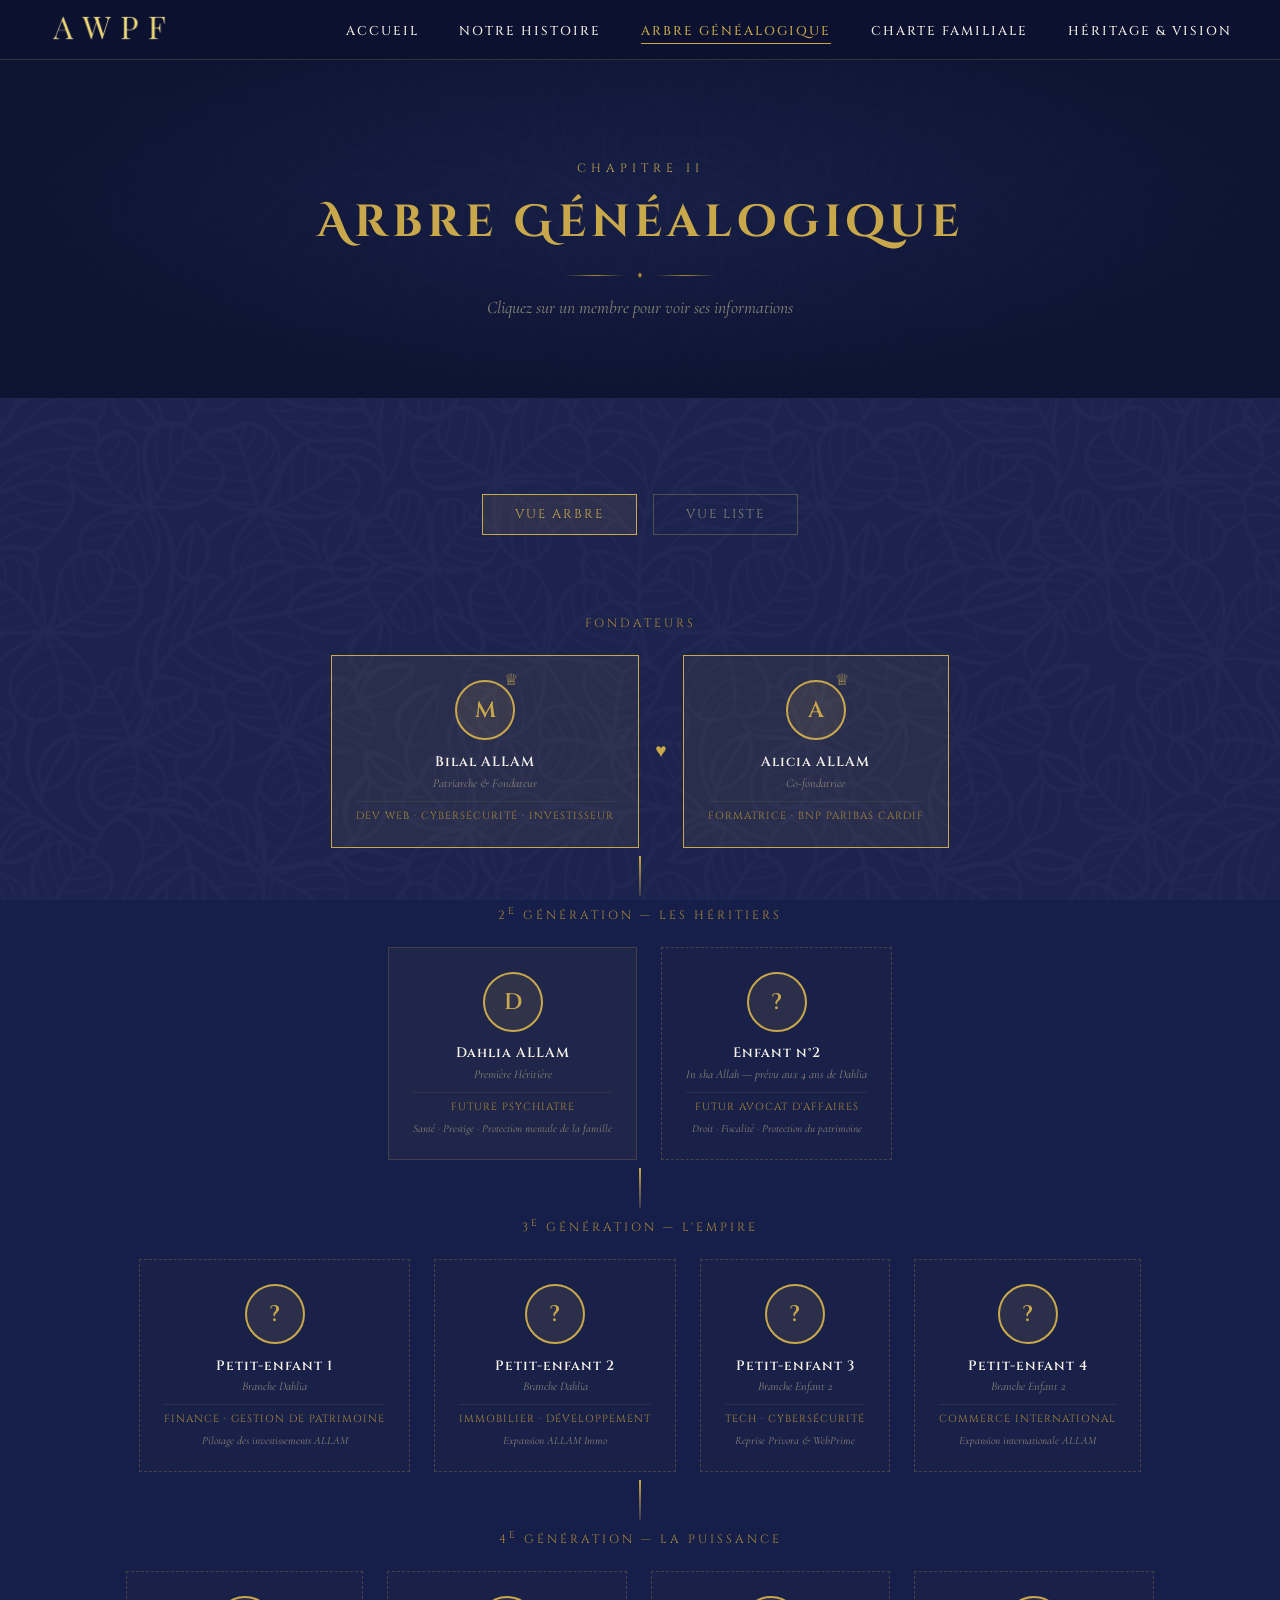
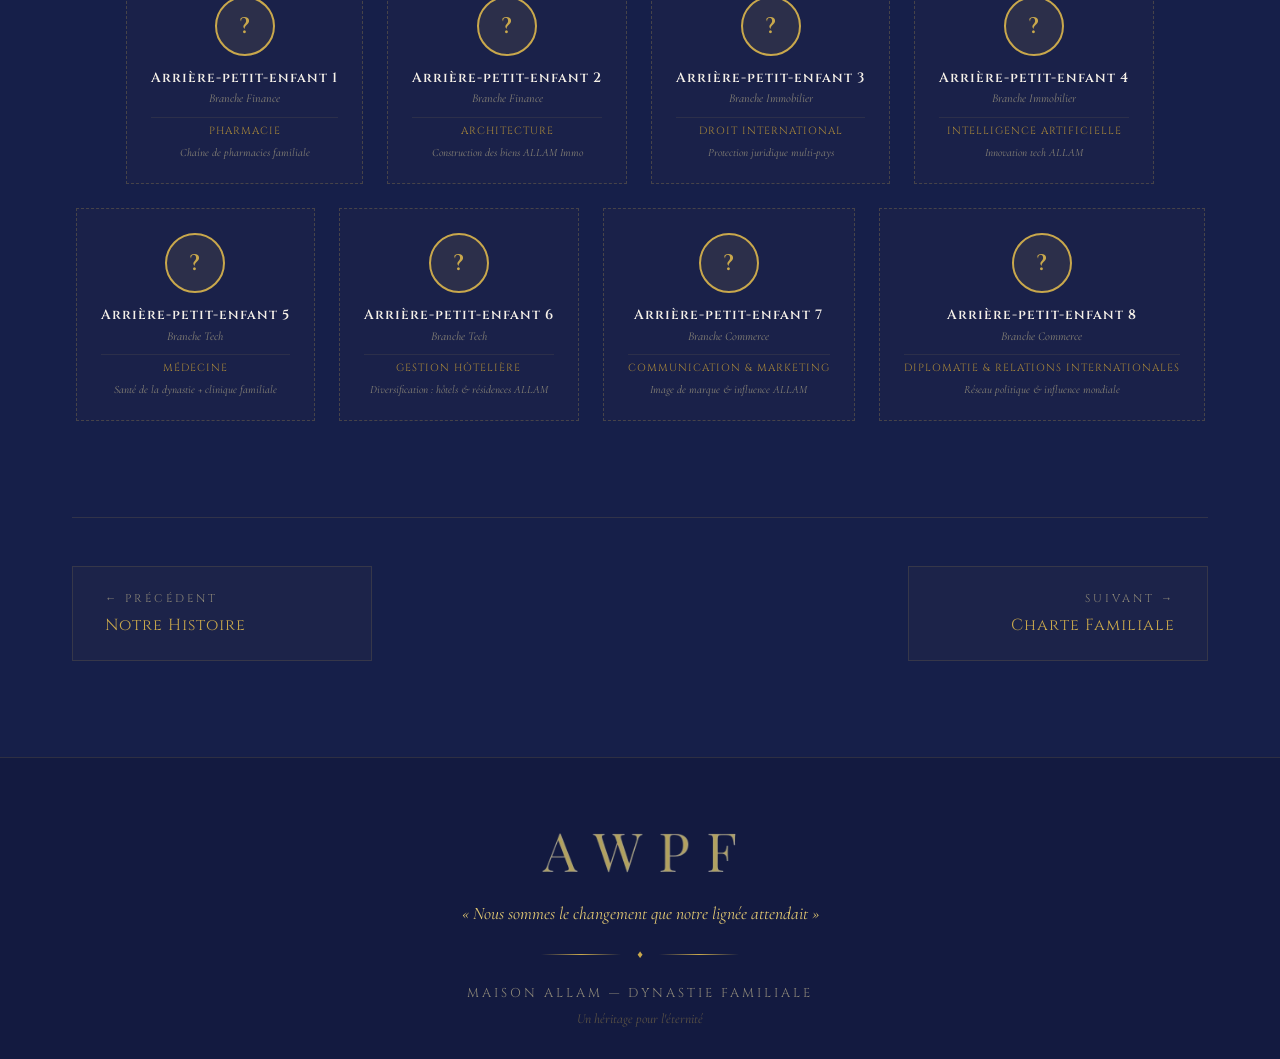
==== commit 505359cf: "rename hero to Maison ALLAM, add favicon, mobile logo tweaks" ====
--- a/arbre.html
+++ b/arbre.html
@@ -5,7 +5,7 @@
     <meta name="robots" content="nofollow">
     <meta name="viewport" content="width=device-width, initial-scale=1.0">
     <title>Arbre Généalogique — Maison ALLAM</title>
-    <link rel="icon" type="image/png" href="logo.png">
+    <link rel="icon" type="image/png" href="favicon.png">
     <link href="https://fonts.googleapis.com/css2?family=Cormorant+Garamond:ital,wght@0,300;0,400;0,500;0,600;0,700;1,400;1,500&family=Cinzel:wght@400;500;600;700&family=Cinzel+Decorative:wght@400;700&display=swap" rel="stylesheet">
     <link rel="stylesheet" href="style.css">
 </head>
@@ -311,7 +311,7 @@
                 <span class="divider-diamond">&#9830;</span>
                 <span class="divider-line"></span>
             </div>
-            <p class="footer-copy">Maison AWPF &mdash; Dynastie Familiale</p>
+            <p class="footer-copy">Maison ALLAM &mdash; Dynastie Familiale</p>
             <p class="footer-legacy">Un héritage pour l'éternité</p>
         </div>
     </footer>
--- a/style.css
+++ b/style.css
@@ -163,33 +163,6 @@
     animation: fadeInUp 1.5s ease;
 }
 
-.hero-emblem {
-    margin-bottom: 2rem;
-}
-
-.emblem-border {
-    display: inline-block;
-    padding: 8px;
-    border: 2px solid var(--gold);
-    border-radius: 50%;
-    position: relative;
-}
-
-.emblem-border::before {
-    content: '';
-    position: absolute;
-    inset: -8px;
-    border: 1px solid rgba(201, 168, 76, 0.3);
-    border-radius: 50%;
-}
-
-.emblem-border img {
-    width: 120px;
-    height: 120px;
-    border-radius: 50%;
-    object-fit: cover;
-}
-
 .hero-title {
     margin-bottom: 1.5rem;
 }
@@ -207,7 +180,7 @@
 
 .hero-title-main {
     display: block;
-    font-family: 'Cinzel Decorative', serif;
+    font-family: 'Cinzel', serif;
     font-size: 4.5rem;
     font-weight: 700;
     color: var(--gold);
@@ -1349,9 +1322,9 @@
 }
 
 .footer-emblem img {
-    width: 50px;
-    height: 50px;
-    border-radius: 50%;
+    width: auto;
+    height: 60px;
+    object-fit: contain;
     margin-bottom: 1rem;
     opacity: 0.7;
 }
@@ -2049,6 +2022,23 @@
         display: flex;
     }
 
+    .hero {
+        min-height: auto;
+        padding: 6rem 1rem 5rem;
+    }
+
+    .nav-logo img {
+        height: 32px;
+    }
+
+    .nav.scrolled .nav-logo img {
+        height: 26px;
+    }
+
+    .footer-emblem img {
+        height: 40px;
+    }
+
     .hero-title-main {
         font-size: 2.5rem;
         letter-spacing: 10px;
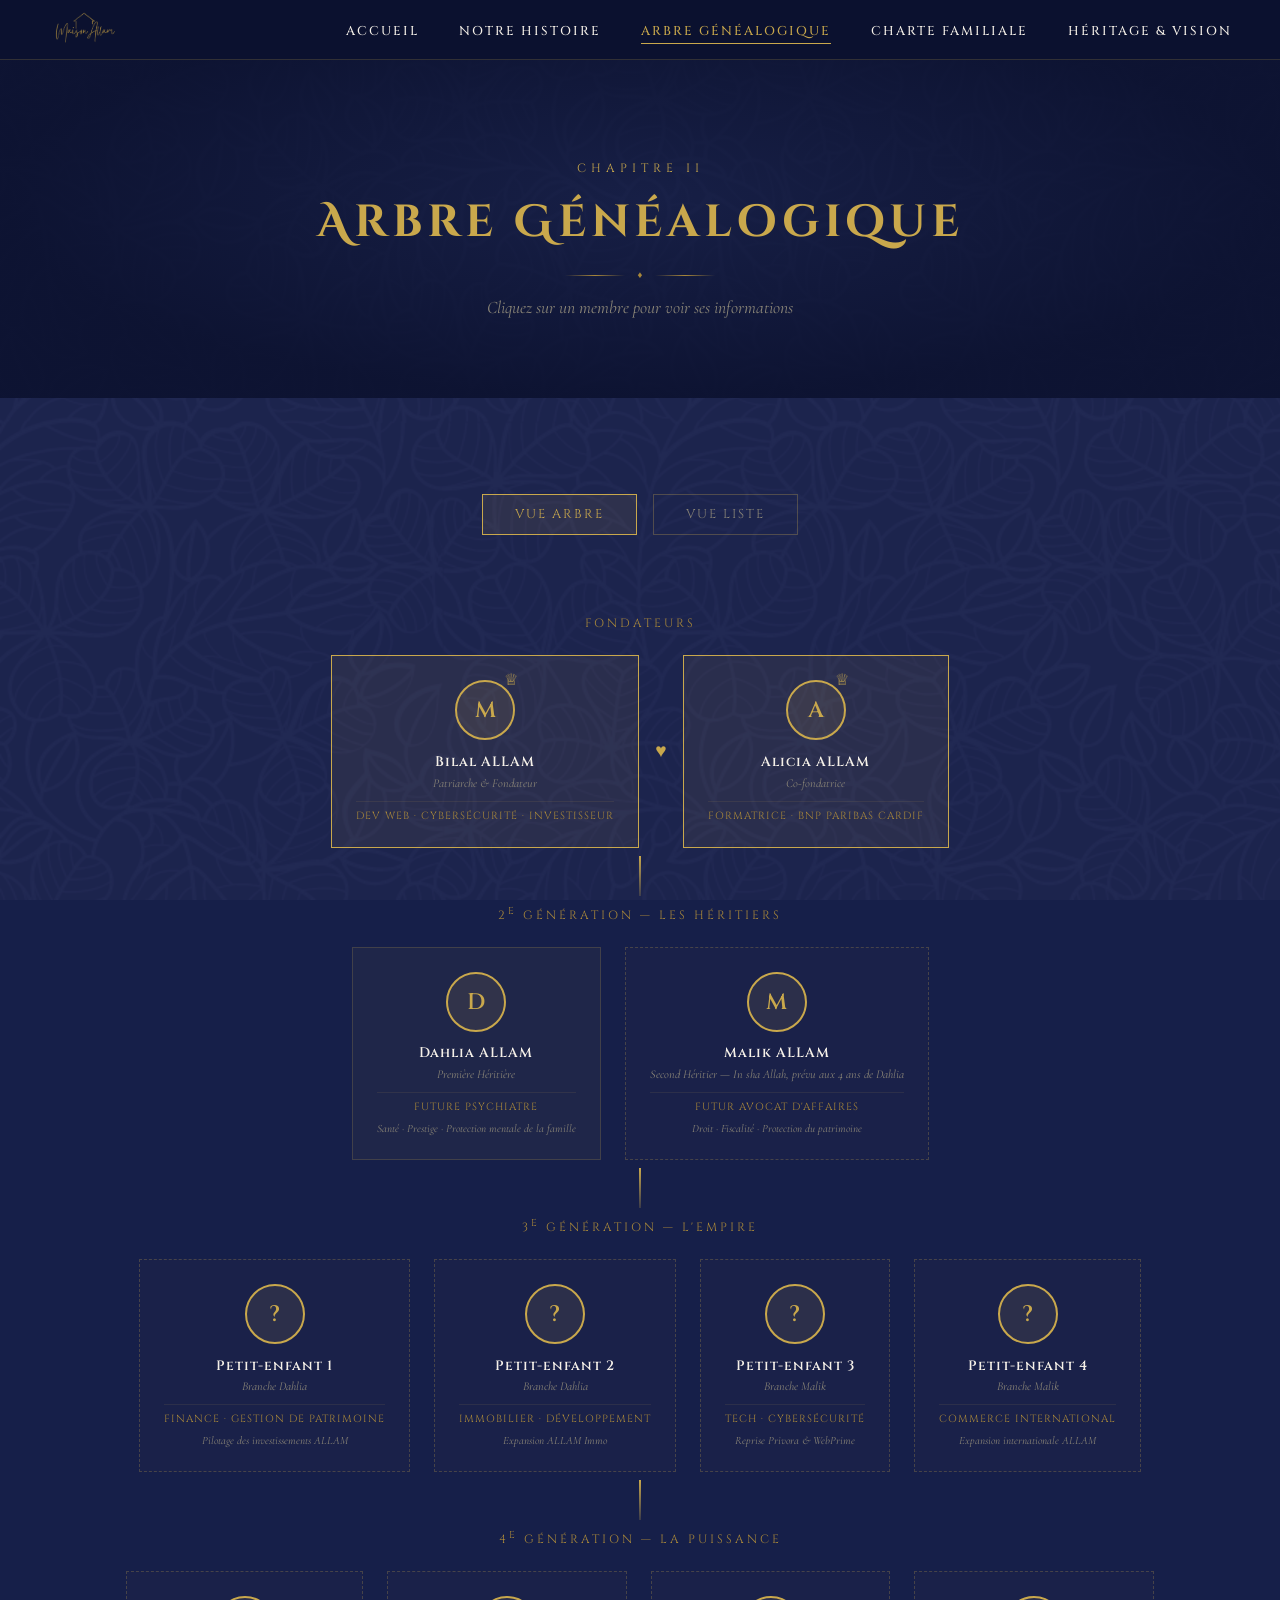
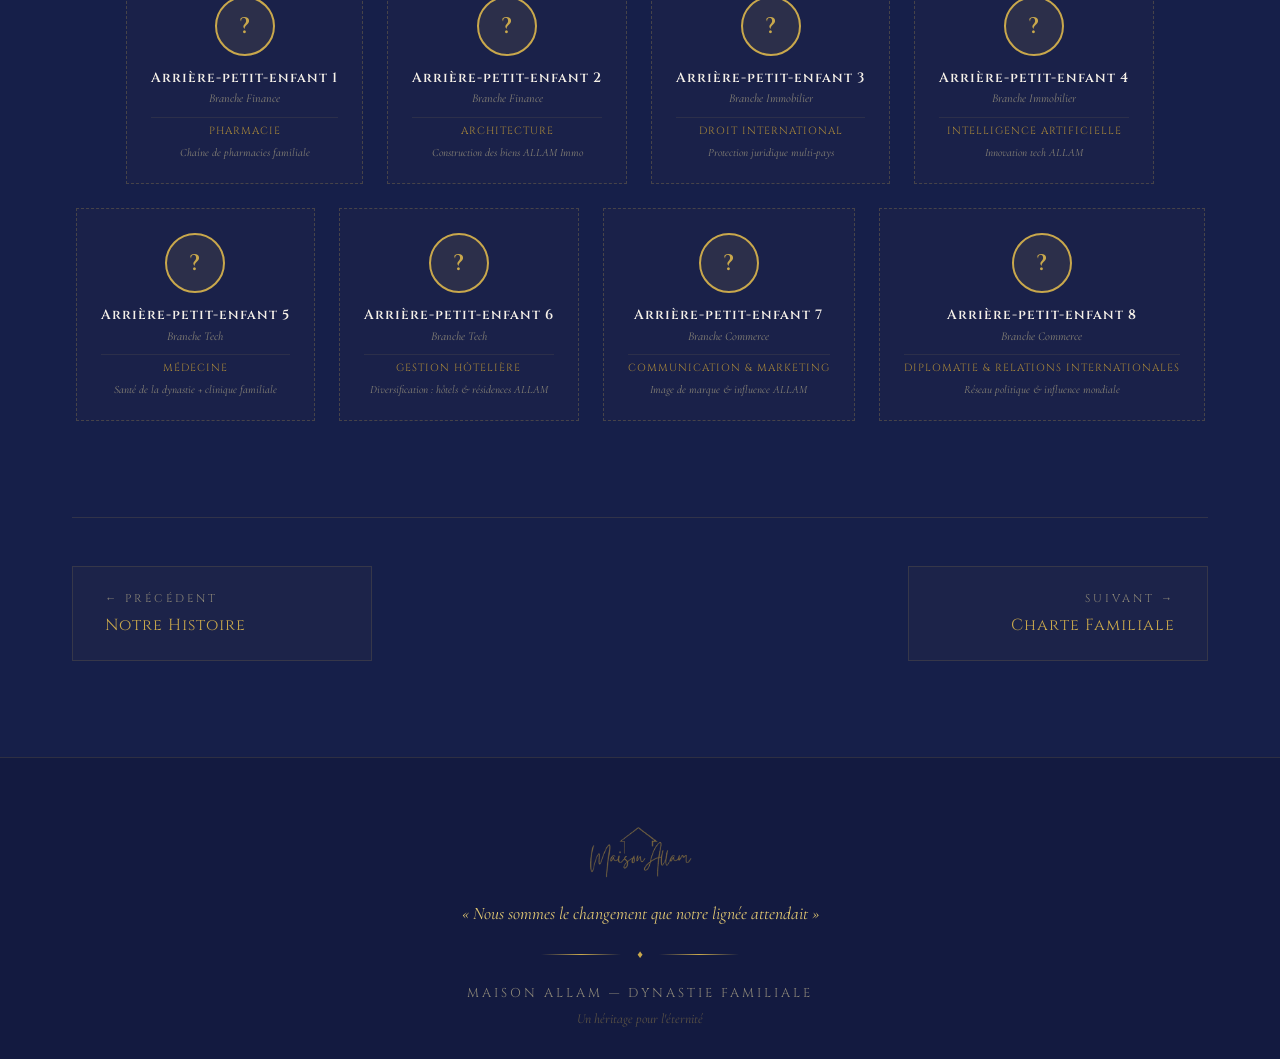
==== commit fe960072: "expand histoire and rename Firdaws to Fondation Allam - enrich Bilal bio: HPI, personality, treatmen" ====
--- a/arbre.html
+++ b/arbre.html
@@ -2,7 +2,7 @@
 <html lang="fr">
 <head>
     <meta charset="UTF-8">
-    <meta name="robots" content="nofollow">
+    <meta name="robots" content="noindex, nofollow">
     <meta name="viewport" content="width=device-width, initial-scale=1.0">
     <title>Arbre Généalogique — Maison ALLAM</title>
     <link rel="icon" type="image/png" href="favicon.png">
@@ -14,7 +14,7 @@
     <!-- Navigation -->
     <nav class="nav scrolled" id="nav">
         <div class="nav-logo">
-            <a href="index.html"><img src="logo.png" alt="AWPF"></a>
+            <a href="index.html"><img src="maison_allam.png" alt="Maison ALLAM"></a>
         </div>
         <button class="nav-toggle" id="navToggle" aria-label="Menu">
             <span></span><span></span><span></span>
@@ -104,11 +104,11 @@
                             </div>
                             <div class="tree-member future-member" data-id="4">
                                 <div class="member-avatar">
-                                    <span class="avatar-initials">?</span>
-                                </div>
-                                <div class="member-info">
-                                    <span class="member-name">Enfant n°2</span>
-                                    <span class="member-role">In sha Allah — prévu aux 4 ans de Dahlia</span>
+                                    <span class="avatar-initials">M</span>
+                                </div>
+                                <div class="member-info">
+                                    <span class="member-name">Malik ALLAM</span>
+                                    <span class="member-role">Second Héritier — In sha Allah, prévu aux 4 ans de Dahlia</span>
                                     <span class="member-metier">Futur Avocat d'Affaires</span>
                                     <span class="member-mission">Droit · Fiscalité · Protection du patrimoine</span>
                                 </div>
@@ -151,7 +151,7 @@
                                 </div>
                                 <div class="member-info">
                                     <span class="member-name">Petit-enfant 3</span>
-                                    <span class="member-role">Branche Enfant 2</span>
+                                    <span class="member-role">Branche Malik</span>
                                     <span class="member-metier">Tech · Cybersécurité</span>
                                     <span class="member-mission">Reprise Privora & WebPrime</span>
                                 </div>
@@ -162,7 +162,7 @@
                                 </div>
                                 <div class="member-info">
                                     <span class="member-name">Petit-enfant 4</span>
-                                    <span class="member-role">Branche Enfant 2</span>
+                                    <span class="member-role">Branche Malik</span>
                                     <span class="member-metier">Commerce international</span>
                                     <span class="member-mission">Expansion internationale ALLAM</span>
                                 </div>
@@ -303,7 +303,7 @@
     <footer class="footer">
         <div class="container">
             <div class="footer-emblem">
-                <img src="logo.png" alt="AWPF">
+                <img src="maison_allam.png" alt="Maison ALLAM">
             </div>
             <p class="footer-motto">&laquo; Nous sommes le changement que notre lignée attendait &raquo;</p>
             <div class="footer-divider">
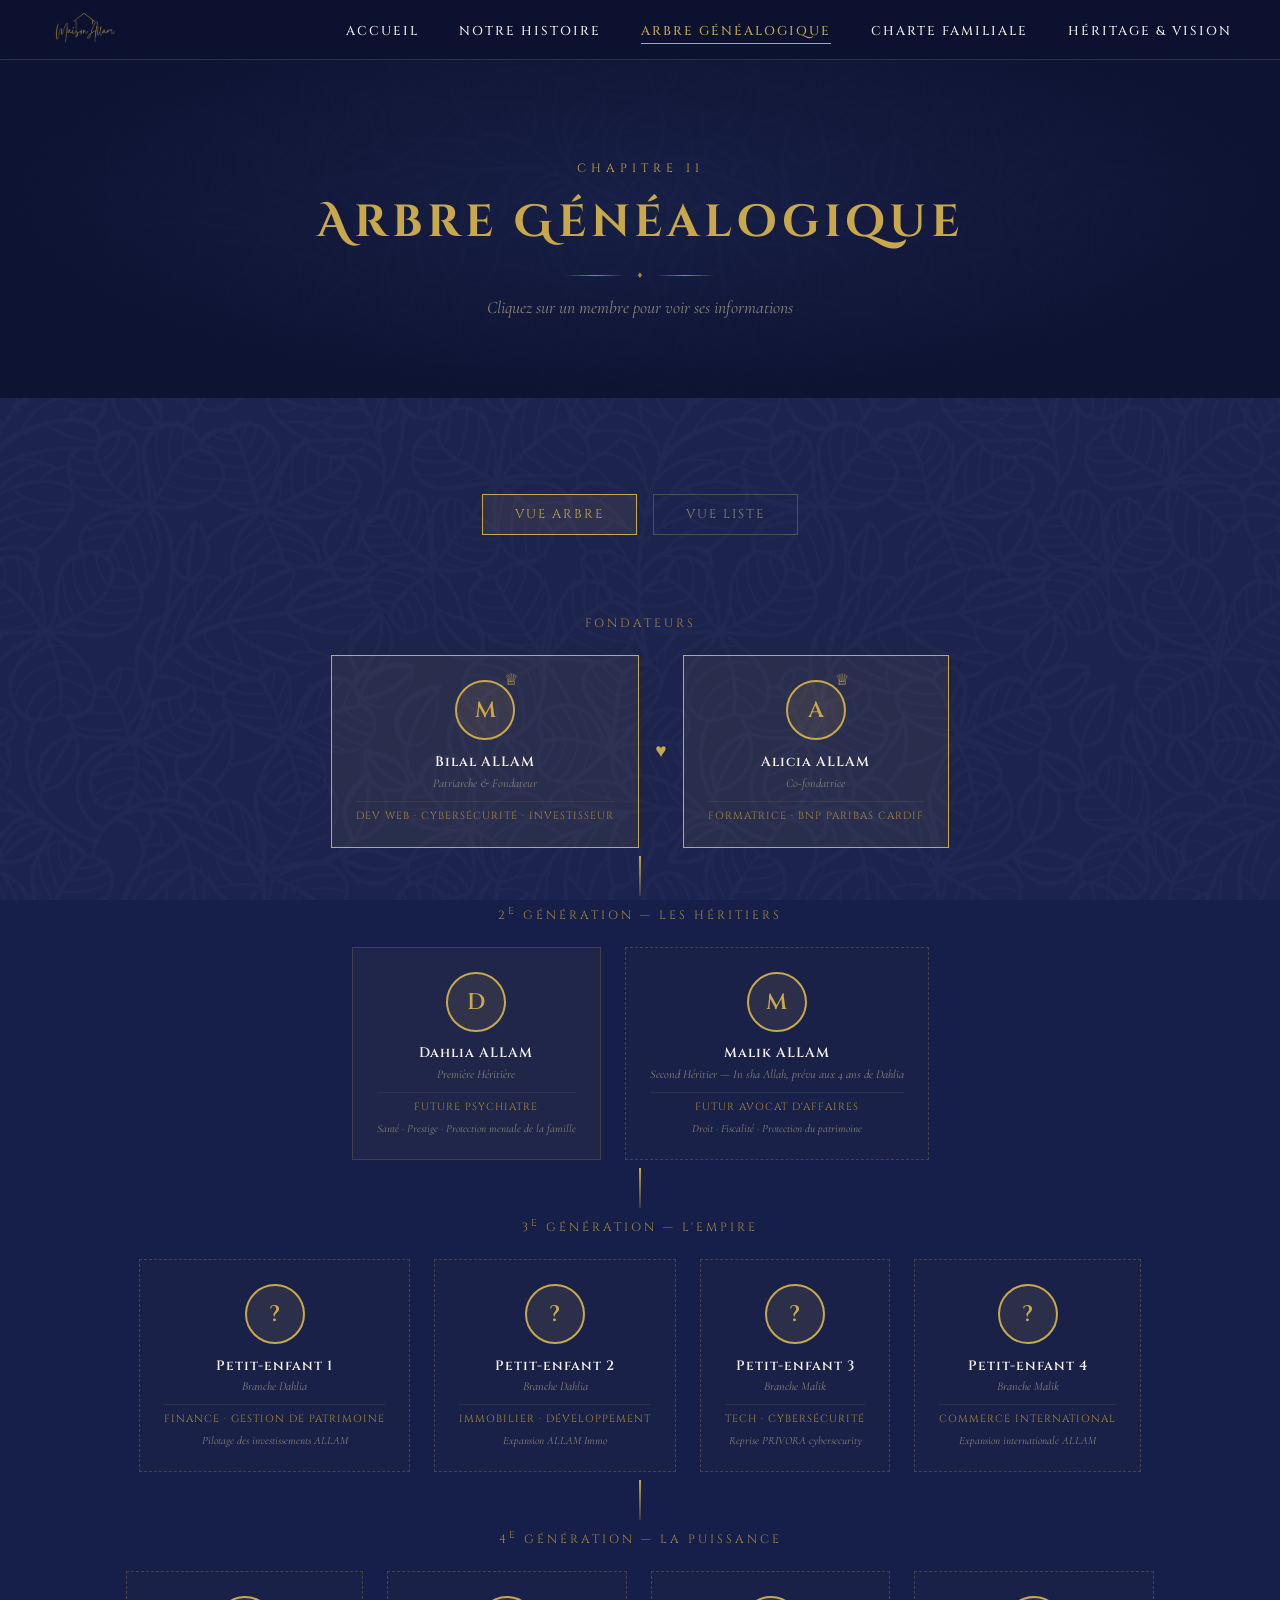
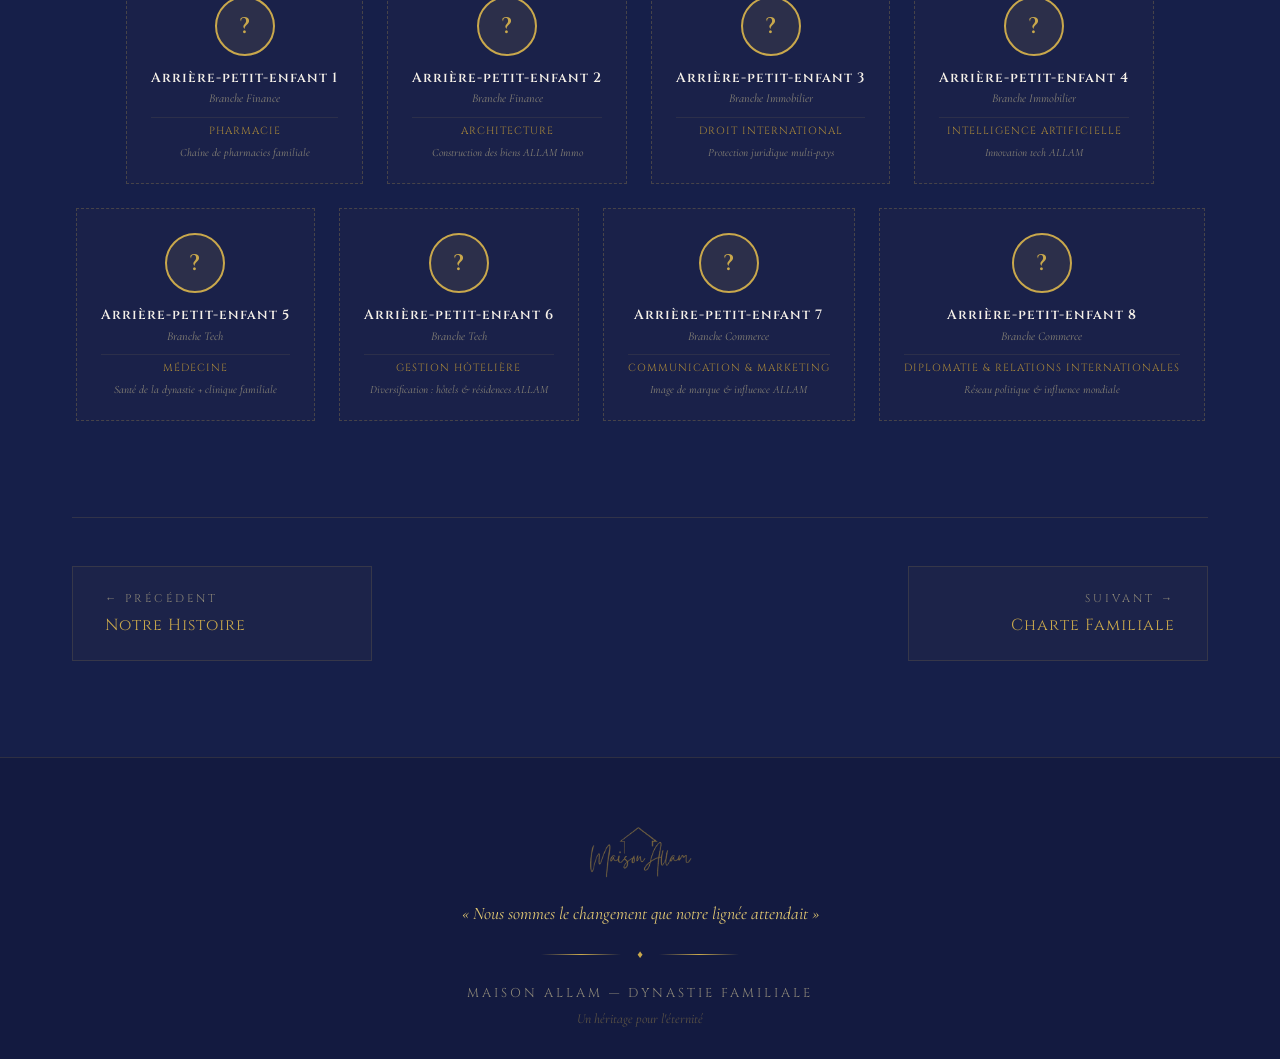
==== commit 7f5ca1ee: "Rename AWPF to Groupe Allam, update company structure - Replace AWPF / AWPF Holding with Groupe Alla" ====
--- a/arbre.html
+++ b/arbre.html
@@ -153,7 +153,7 @@
                                     <span class="member-name">Petit-enfant 3</span>
                                     <span class="member-role">Branche Malik</span>
                                     <span class="member-metier">Tech · Cybersécurité</span>
-                                    <span class="member-mission">Reprise Privora & WebPrime</span>
+                                    <span class="member-mission">Reprise PRIVORA cybersecurity</span>
                                 </div>
                             </div>
                             <div class="tree-member future-member" data-id="8">
--- a/style.css
+++ b/style.css
@@ -1,5 +1,5 @@
 /* ===================================
-   AWPF DYNASTY — STYLE PRINCIPAL
+   Groupe Allam DYNASTY — STYLE PRINCIPAL
    Couleurs : Bleu Marine & Or
    =================================== */
 
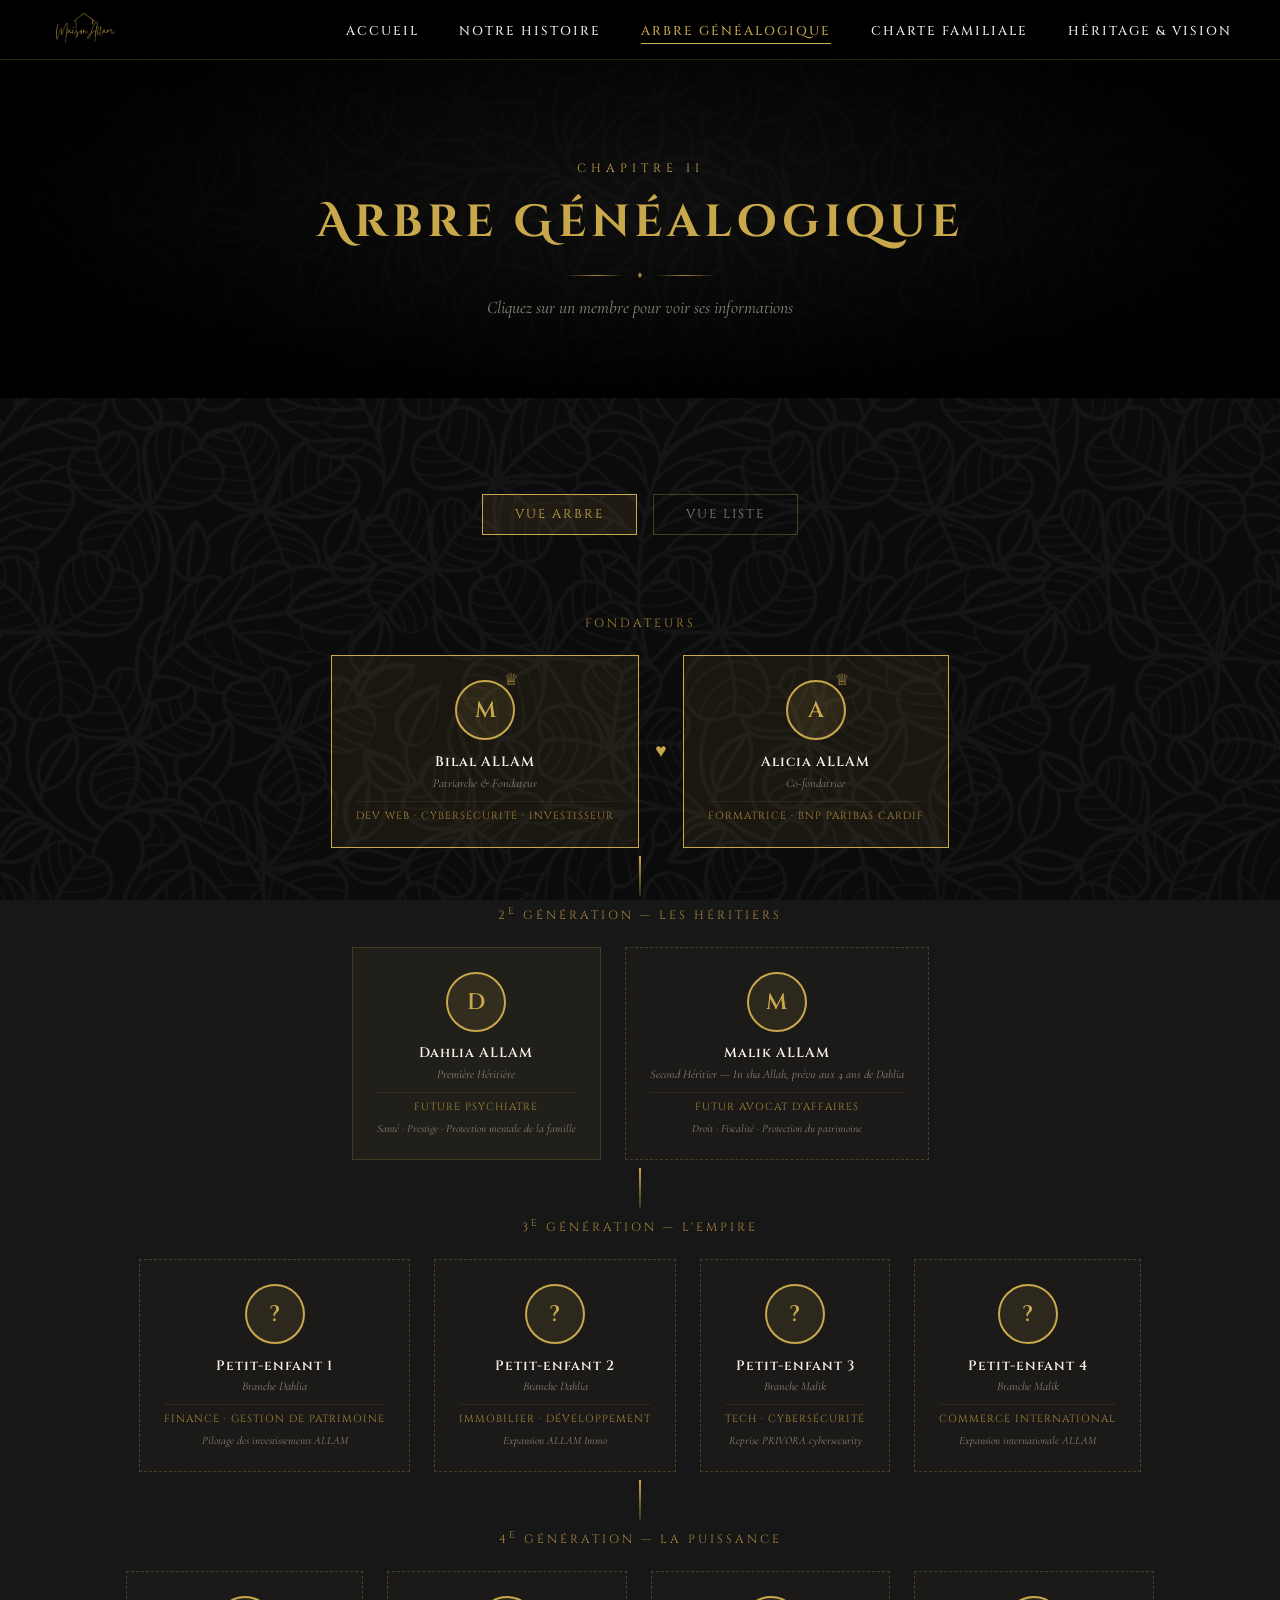
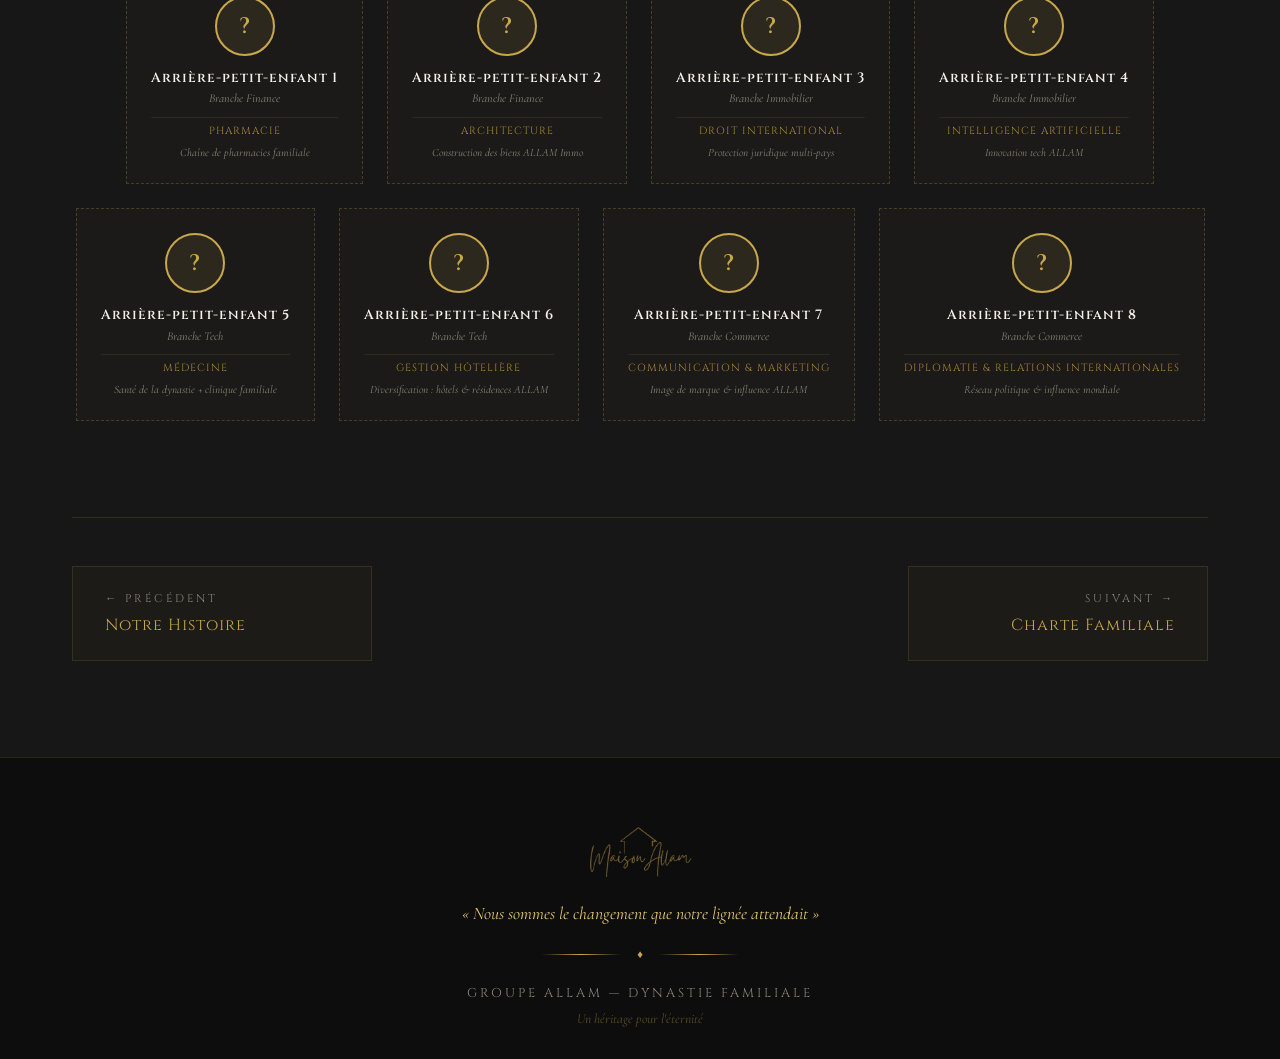
==== commit 3f13f8b5: "Switch theme to black, rebrand to Groupe ALLAM, update entities - Replace navy blue theme with black" ====
--- a/arbre.html
+++ b/arbre.html
@@ -4,7 +4,7 @@
     <meta charset="UTF-8">
     <meta name="robots" content="noindex, nofollow">
     <meta name="viewport" content="width=device-width, initial-scale=1.0">
-    <title>Arbre Généalogique — Maison ALLAM</title>
+    <title>Arbre Généalogique — Groupe ALLAM</title>
     <link rel="icon" type="image/png" href="favicon.png">
     <link href="https://fonts.googleapis.com/css2?family=Cormorant+Garamond:ital,wght@0,300;0,400;0,500;0,600;0,700;1,400;1,500&family=Cinzel:wght@400;500;600;700&family=Cinzel+Decorative:wght@400;700&display=swap" rel="stylesheet">
     <link rel="stylesheet" href="style.css">
@@ -14,7 +14,7 @@
     <!-- Navigation -->
     <nav class="nav scrolled" id="nav">
         <div class="nav-logo">
-            <a href="index.html"><img src="maison_allam.png" alt="Maison ALLAM"></a>
+            <a href="index.html"><img src="maison_allam.png" alt="Groupe ALLAM"></a>
         </div>
         <button class="nav-toggle" id="navToggle" aria-label="Menu">
             <span></span><span></span><span></span>
@@ -303,7 +303,7 @@
     <footer class="footer">
         <div class="container">
             <div class="footer-emblem">
-                <img src="maison_allam.png" alt="Maison ALLAM">
+                <img src="maison_allam.png" alt="Groupe ALLAM">
             </div>
             <p class="footer-motto">&laquo; Nous sommes le changement que notre lignée attendait &raquo;</p>
             <div class="footer-divider">
@@ -311,7 +311,7 @@
                 <span class="divider-diamond">&#9830;</span>
                 <span class="divider-line"></span>
             </div>
-            <p class="footer-copy">Maison ALLAM &mdash; Dynastie Familiale</p>
+            <p class="footer-copy">Groupe ALLAM &mdash; Dynastie Familiale</p>
             <p class="footer-legacy">Un héritage pour l'éternité</p>
         </div>
     </footer>
--- a/style.css
+++ b/style.css
@@ -1,12 +1,12 @@
 /* ===================================
    Groupe Allam DYNASTY — STYLE PRINCIPAL
-   Couleurs : Bleu Marine & Or
+   Couleurs : Noir & Or
    =================================== */
 
 :root {
-    --navy: #1a2351;
-    --navy-dark: #111a3e;
-    --navy-deeper: #0c1230;
+    --navy: #1a1a1a;
+    --navy-dark: #111111;
+    --navy-deeper: #000000;
     --gold: #c9a84c;
     --gold-light: #e2c872;
     --gold-dark: #a8873a;
@@ -57,7 +57,7 @@
     align-items: center;
     justify-content: space-between;
     padding: 1rem 3rem;
-    background: rgba(17, 26, 62, 0.9);
+    background: rgba(18, 18, 18, 0.9);
     backdrop-filter: blur(15px);
     border-bottom: 1px solid rgba(201, 168, 76, 0.2);
     transition: all 0.4s ease;
@@ -65,7 +65,7 @@
 
 .nav.scrolled {
     padding: 0.6rem 3rem;
-    background: rgba(12, 18, 48, 0.97);
+    background: rgba(0, 0, 0, 0.97);
 }
 
 .nav-logo img {
@@ -153,7 +153,7 @@
 .hero-overlay {
     position: absolute;
     inset: 0;
-    background: radial-gradient(ellipse at center, rgba(17, 26, 62, 0.6) 0%, rgba(12, 18, 48, 0.9) 70%);
+    background: radial-gradient(ellipse at center, rgba(18, 18, 18, 0.6) 0%, rgba(0, 0, 0, 0.9) 70%);
 }
 
 .hero-content {
@@ -309,7 +309,7 @@
     content: '';
     position: absolute;
     inset: 0;
-    background: rgba(17, 26, 62, 0.4);
+    background: rgba(18, 18, 18, 0.4);
     pointer-events: none;
 }
 
@@ -643,7 +643,7 @@
     display: none;
     position: fixed;
     inset: 0;
-    background: rgba(12, 18, 48, 0.9);
+    background: rgba(0, 0, 0, 0.9);
     z-index: 2000;
     align-items: center;
     justify-content: center;
@@ -1318,7 +1318,7 @@
     padding: 4rem 0 2rem;
     text-align: center;
     border-top: 1px solid rgba(201, 168, 76, 0.15);
-    background: rgba(12, 18, 48, 0.5);
+    background: rgba(0, 0, 0, 0.5);
 }
 
 .footer-emblem img {
@@ -1720,7 +1720,7 @@
 .page-hero-overlay {
     position: absolute;
     inset: 0;
-    background: radial-gradient(ellipse at center, rgba(17, 26, 62, 0.7) 0%, rgba(12, 18, 48, 0.95) 70%);
+    background: radial-gradient(ellipse at center, rgba(18, 18, 18, 0.7) 0%, rgba(0, 0, 0, 0.95) 70%);
 }
 
 .page-hero-content {
@@ -2010,7 +2010,7 @@
         top: 100%;
         left: 0;
         right: 0;
-        background: rgba(12, 18, 48, 0.98);
+        background: rgba(0, 0, 0, 0.98);
         flex-direction: column;
         padding: 2rem;
         gap: 1.5rem;
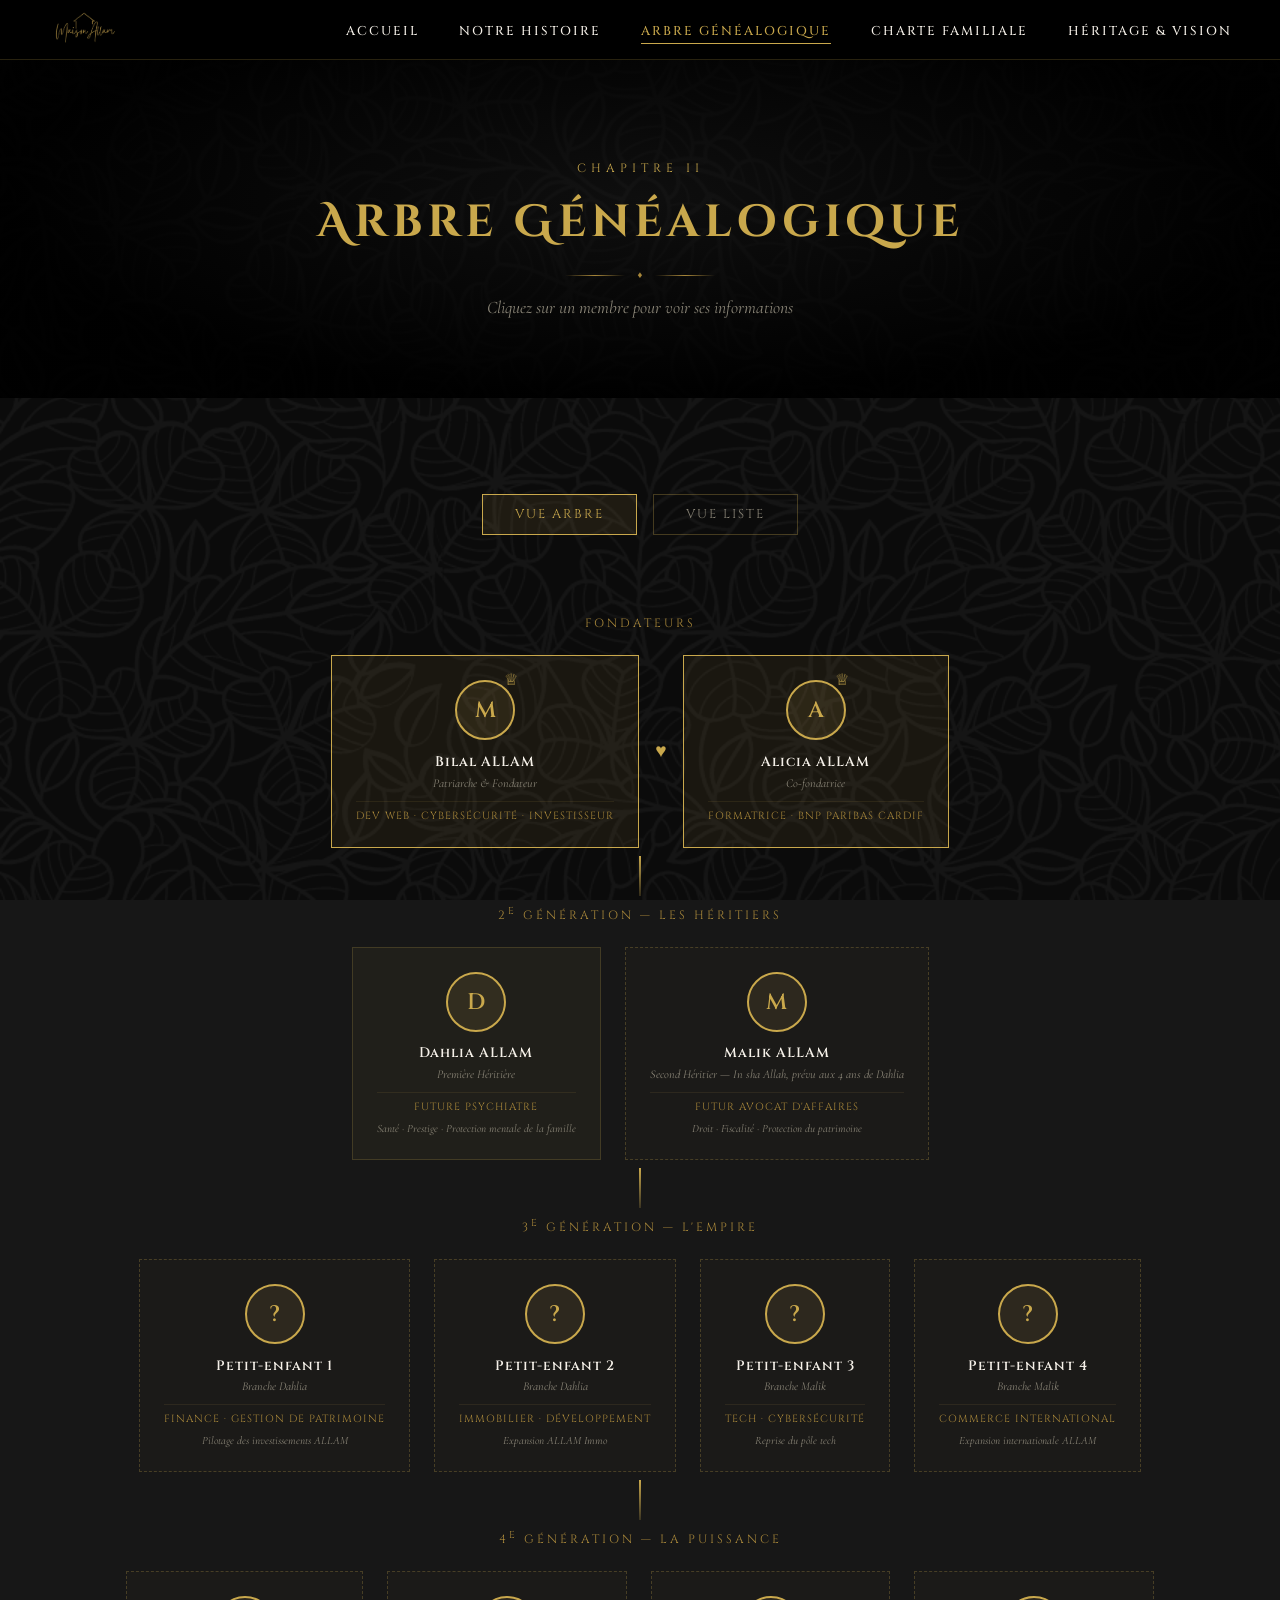
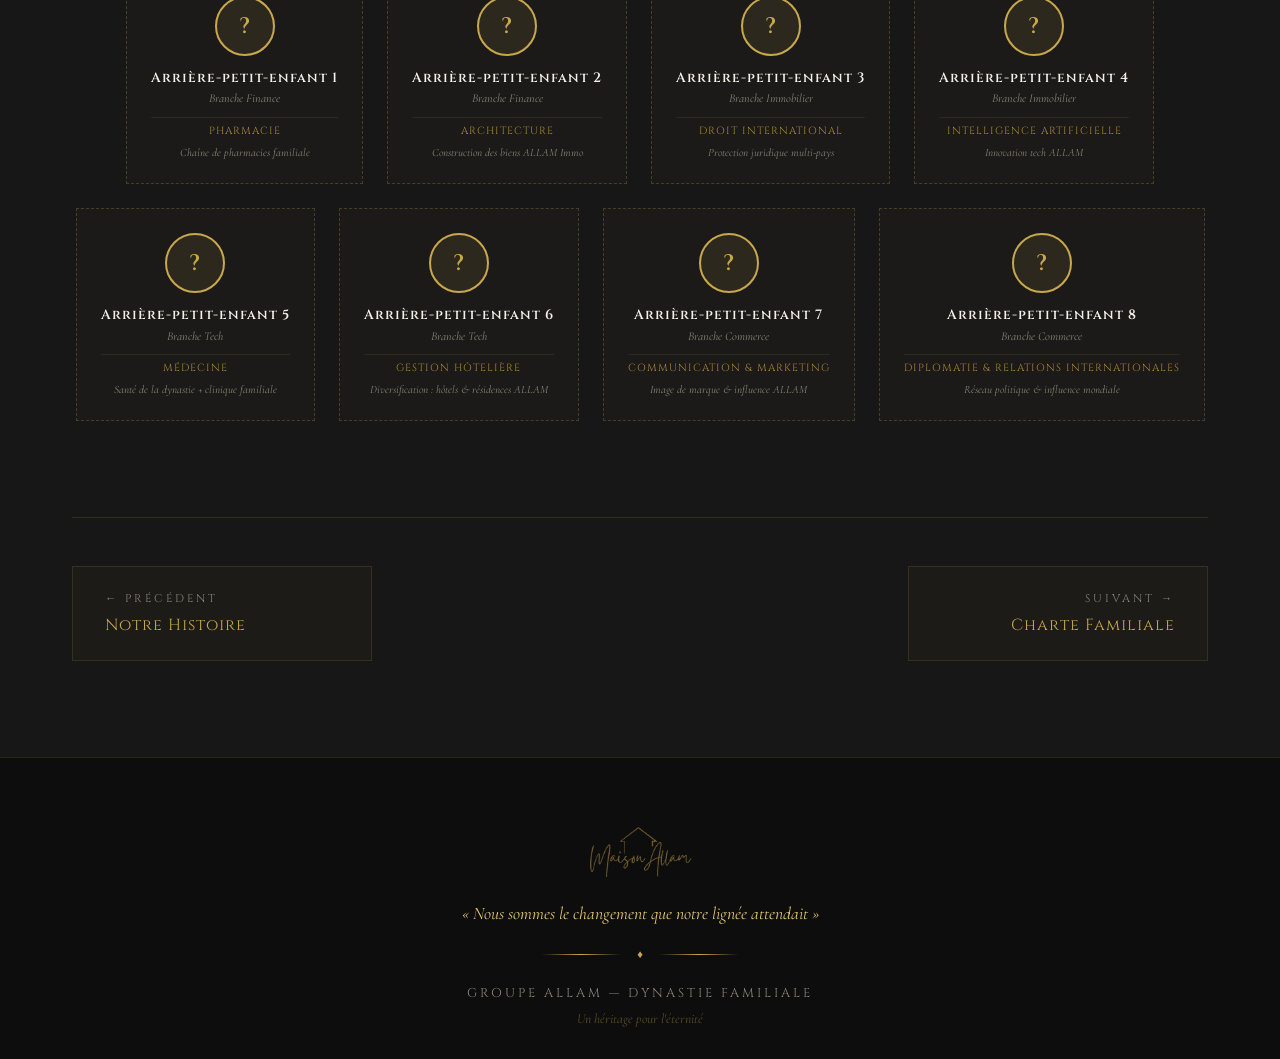
==== commit 67c9da4d: "Transform histoire into a 3D virtual book, add Valencia journal Notre Histoire is now a page-turning" ====
--- a/arbre.html
+++ b/arbre.html
@@ -153,7 +153,7 @@
                                     <span class="member-name">Petit-enfant 3</span>
                                     <span class="member-role">Branche Malik</span>
                                     <span class="member-metier">Tech · Cybersécurité</span>
-                                    <span class="member-mission">Reprise PRIVORA cybersecurity</span>
+                                    <span class="member-mission">Reprise du pôle tech</span>
                                 </div>
                             </div>
                             <div class="tree-member future-member" data-id="8">
